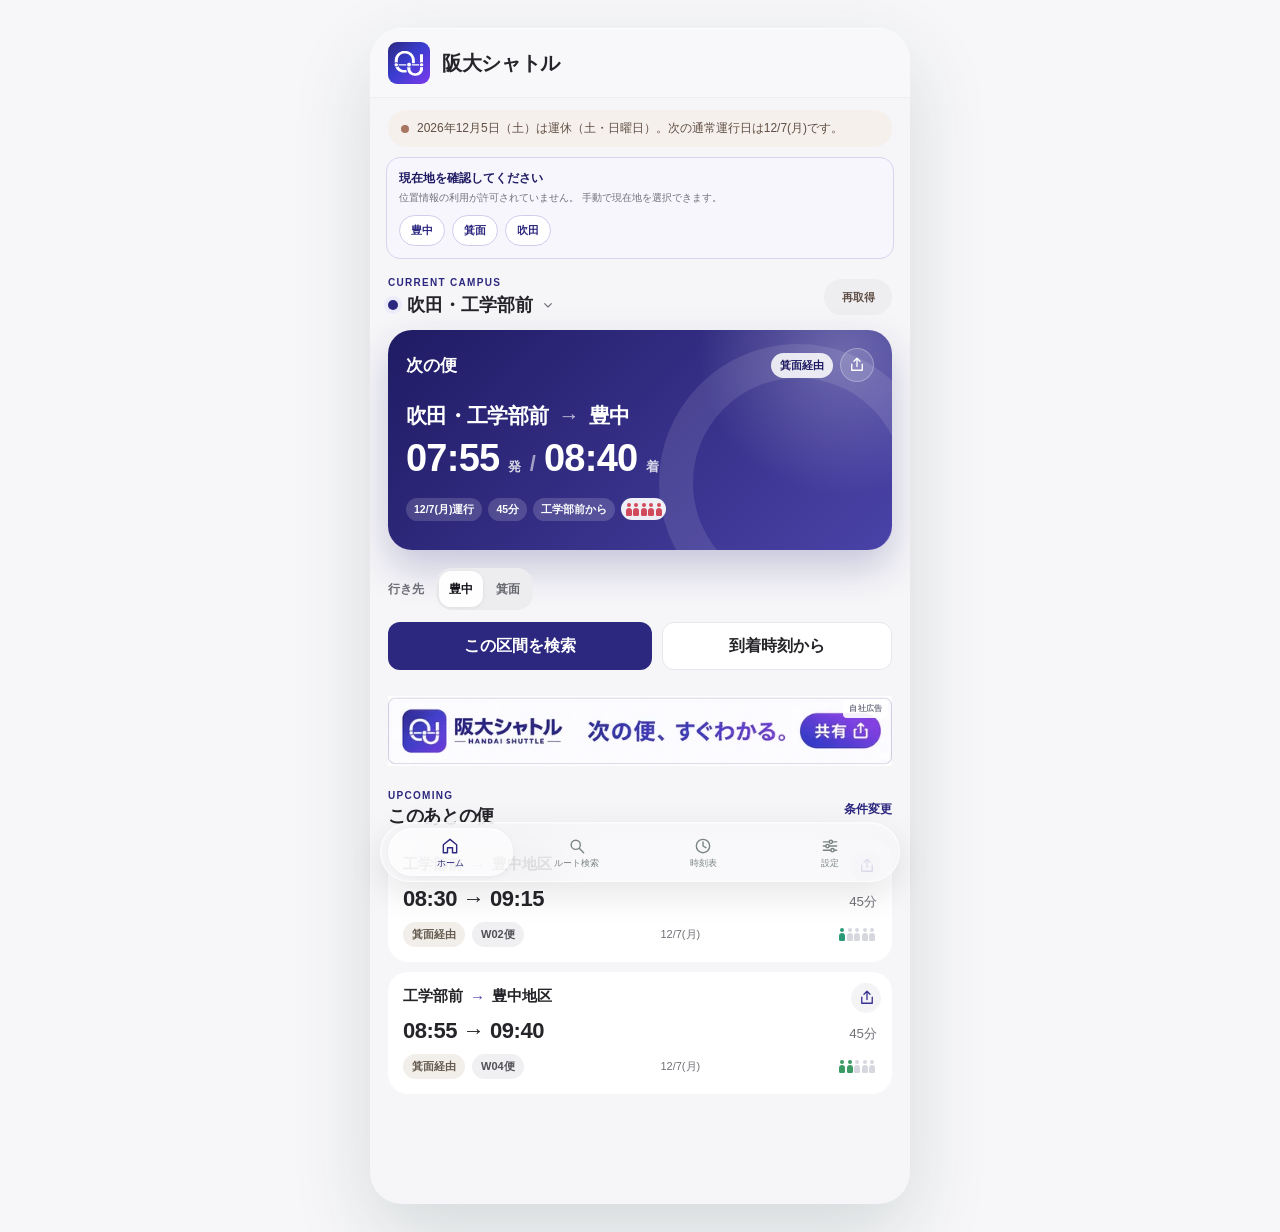
==== index.html @ 9860fdf6 "Load ui-v3 stylesheet statically after semantic system" ====
<!doctype html>
<html lang="ja" data-boot-min-ms="900" data-boot-max-ms="1400">
<head>
  <meta charset="utf-8">
  <meta name="viewport" content="width=device-width, initial-scale=1, viewport-fit=cover">
  <meta name="theme-color" content="#2d287f">
  <meta name="description" content="大阪大学の豊中・箕面・吹田キャンパス間を走る学内連絡バスの時刻検索Webアプリ">
  <title>阪大シャトル検索</title>
  <style id="boot-critical">
    html,body{margin:0;background:#2d287f;color:#fff}
    body.app-booting{overflow:hidden}
    body.app-booting .app-shell{opacity:0!important;visibility:hidden!important;pointer-events:none!important}
    #app-boot.app-boot{position:fixed!important;inset:0!important;z-index:5000!important;display:grid!important;place-items:center!important;opacity:1!important;visibility:visible!important;pointer-events:auto!important;overflow:hidden;background:#2d287f;transition:opacity .3s cubic-bezier(.22,.72,.24,1),visibility .3s ease}
    #app-boot .app-boot-stage{display:grid;justify-items:center;gap:9px;text-align:center;transform:translateY(-2vh)}
    #app-boot .app-boot-logo{display:block;width:94px;height:94px;object-fit:contain;animation:boot-mark-in .54s cubic-bezier(.22,.72,.24,1) both}
    #app-boot .app-boot-eyebrow{margin:7px 0 0;color:rgba(255,255,255,.68);font:650 9px/1.2 -apple-system,BlinkMacSystemFont,"Hiragino Sans","Noto Sans JP",sans-serif;letter-spacing:.18em;animation:boot-copy-in .46s .08s cubic-bezier(.22,.72,.24,1) both}
    #app-boot .app-boot-brand-name{margin:0;color:#fff;font:650 19px/1.2 -apple-system,BlinkMacSystemFont,"Hiragino Sans","Noto Sans JP",sans-serif;letter-spacing:-.025em;animation:boot-copy-in .46s .11s cubic-bezier(.22,.72,.24,1) both}
    #app-boot .app-boot-progress{display:block;width:44px;height:3px;margin-top:9px;border-radius:999px;background:rgba(255,255,255,.18);overflow:hidden;position:relative;animation:boot-copy-in .38s .18s ease both}
    #app-boot .app-boot-progress:after{content:"";position:absolute;inset:0 auto 0 0;width:45%;border-radius:inherit;background:rgba(255,255,255,.78);animation:boot-progress .72s ease-in-out infinite}
    body.app-ready #app-boot{opacity:0!important;visibility:hidden!important;pointer-events:none!important}
    body.app-ready .app-shell{opacity:1!important;visibility:visible!important}
    @keyframes boot-mark-in{from{opacity:0;transform:scale(.92)}to{opacity:1;transform:scale(1)}}
    @keyframes boot-copy-in{from{opacity:0;transform:translateY(4px)}to{opacity:1;transform:none}}
    @keyframes boot-progress{0%{transform:translateX(-115%)}55%{transform:translateX(85%)}100%{transform:translateX(225%)}}
    @media(prefers-reduced-motion:reduce){#app-boot .app-boot-logo,#app-boot .app-boot-eyebrow,#app-boot .app-boot-brand-name,#app-boot .app-boot-progress{animation:none}#app-boot .app-boot-progress:after{animation:none;transform:none;width:62%}}
  </style>
  <link rel="preload" href="./assets/brand/brand-symbol-white.svg" as="image" type="image/svg+xml">
  <link rel="manifest" href="./manifest.webmanifest">
  <link rel="icon" href="./assets/brand/app-icon.svg" type="image/svg+xml">
  <link rel="apple-touch-icon" href="./assets/brand/app-icon.svg">
  <link rel="stylesheet" href="./style.css">
  <link rel="stylesheet" href="./ui-v2.css">
  <link rel="stylesheet" href="./ui-v4.css" data-ui-v4>
  <link rel="stylesheet" href="./ads.css" data-ads-ui>
  <link rel="stylesheet" href="./src/ui-system.css" data-ui-system>
  <link rel="stylesheet" href="./ui-v3.css" data-ui-v3>
</head>
<body class="app-booting ui-system">
  <div class="app-boot" id="app-boot" role="status" aria-live="polite" aria-label="阪大シャトルを起動しています">
    <div class="app-boot-stage">
      <img class="app-boot-logo" src="./assets/brand/brand-symbol-white.svg" width="94" height="94" alt="">
      <p class="app-boot-eyebrow">HANDAI SHUTTLE</p>
      <p class="app-boot-brand-name">阪大シャトル</p>
      <span class="app-boot-progress" aria-hidden="true"></span>
    </div>
  </div>

  <div class="app-shell">
    <header class="topbar">
      <div class="brand-mark"><img src="./assets/brand/brand-icon-rounded.svg" alt="" width="42" height="42"></div>
      <div class="brand-copy"><h1>阪大シャトル</h1></div>
      <button class="icon-button" id="refresh-button" type="button" aria-label="現在時刻で更新" title="現在時刻で更新" hidden>↻</button>
    </header>
    <div class="service-banner" id="service-banner" role="status"></div>
    <main>
      <section class="view is-active" id="view-home" data-view="home">
        <div class="section-head location-head">
          <div class="location-copy">
            <p class="section-kicker">CURRENT CAMPUS</p>
            <button class="location-button" id="home-origin-button" type="button"><span class="location-dot"></span><span id="home-origin-label">吹田・工学部前</span><span class="chevron">⌄</span></button>
          </div>
          <button class="secondary-button compact" id="locate-button" type="button">位置情報</button>
        </div>
        <article class="next-card" id="next-card">
          <div class="next-card-top"><span class="card-label">次の便</span><span class="pill pill-light" id="next-route-type">検索中</span></div>
          <div id="next-card-content" class="next-card-content skeleton-block"></div>
          <div id="remaining-summary" class="remaining-summary is-hidden"></div>
        </article>
        <div class="destination-switch" aria-label="行き先"><span>行き先</span><div class="chip-row" id="home-destination-chips"></div></div>
        <div class="quick-actions"><button class="primary-button" id="search-now-button" type="button">この区間を検索</button><button class="secondary-button" id="arrival-search-button" type="button">到着時刻から</button></div>
        <section class="content-section compact-section">
          <div class="section-title-row"><div><p class="section-kicker">UPCOMING</p><h2>このあとの便</h2></div><button class="text-button" id="open-search-button" type="button">条件変更</button></div>
          <div class="stack-list" id="upcoming-list"></div>
        </section>
        <section class="content-section" id="recent-section">
          <div class="section-title-row"><div><p class="section-kicker">RECENT</p><h2>最近使ったルート</h2></div></div>
          <div class="route-shortcuts" id="recent-routes"></div>
        </section>
      </section>

      <section class="view" id="view-search" data-view="search">
        <div class="page-heading compact-heading"><p class="section-kicker">ROUTE SEARCH</p><h2>ルート検索</h2></div>
        <form class="search-panel search-panel-compact" id="search-form">
          <div class="route-editor">
            <div class="route-line">
              <span class="route-role is-origin">出発</span>
              <select class="route-campus-select" id="origin-campus" name="origin" aria-label="出発キャンパス"><option value="suita">吹田</option><option value="toyonaka">豊中</option><option value="minoh">箕面</option></select>
              <label id="origin-stop-wrap" class="inline-stop is-hidden"><span class="sr-only">吹田の乗り場</span><select id="origin-stop" aria-label="吹田の乗り場"><option value="suita_engineering">工学部前</option><option value="suita_human_sciences">人間科学部前</option></select></label>
            </div>
            <button class="swap-button" id="swap-button" type="button" aria-label="出発地と到着地を入れ替える">⇅</button>
            <div class="route-line">
              <span class="route-role is-destination">到着</span>
              <select class="route-campus-select" id="destination-campus" name="destination" aria-label="到着キャンパス"><option value="toyonaka">豊中</option><option value="suita">吹田</option><option value="minoh">箕面</option></select>
              <label id="destination-stop-wrap" class="inline-stop is-hidden"><span class="sr-only">吹田の降り場</span><select id="destination-stop" aria-label="吹田の降り場"><option value="suita_engineering">工学部前</option><option value="suita_convention">コンベンション前</option></select></label>
            </div>
          </div>
          <div class="segmented search-mode" role="group" aria-label="検索基準"><button type="button" class="is-active" data-mode="depart">出発</button><button type="button" data-mode="arrive">到着</button></div>
          <div class="date-time-row stable-inputs">
            <label class="input-field"><span>日付</span><input id="search-date" type="date" required></label>
            <label class="input-field"><span>時刻</span><input id="search-time" type="time" required></label>
          </div>
          <details class="search-options" id="search-options">
            <summary><span>検索条件</span><span class="summary-hint" id="search-options-summary">直行・往復を指定</span></summary>
            <div class="option-list">
              <label class="toggle-row" id="direct-row"><span><strong>直行便のみ</strong><small>豊中―吹田で箕面を経由しない便</small></span><input id="direct-only" type="checkbox"><span class="toggle" aria-hidden="true"></span></label>
              <label class="toggle-row"><span><strong>往復で検索</strong><small>到着後に利用できる復路も表示</small></span><input id="round-trip" type="checkbox"><span class="toggle" aria-hidden="true"></span></label>
              <label class="input-field is-hidden" id="stay-wrap"><span>現地での滞在時間</span><select id="stay-minutes"><option value="45">45分</option><option value="60" selected>60分</option><option value="90">90分</option><option value="105">1コマ（105分）</option><option value="120">2時間</option></select></label>
            </div>
          </details>
          <button class="primary-button search-submit" type="submit">検索</button>
        </form>
        <section class="content-section results-section" id="results-section">
          <div class="section-title-row"><div><p class="section-kicker">RESULT</p><h2 id="results-title">検索結果</h2></div><button class="text-button" id="favorite-current-button" type="button">条件を保存</button></div>
          <div id="search-message"></div><div class="stack-list" id="search-results"></div>
        </section>
      </section>

      <section class="view" id="view-timetable" data-view="timetable">
        <div class="page-heading compact-heading"><p class="section-kicker">TIMETABLE</p><h2>2026年度 時刻表</h2><p>キャンパス目線で通常ダイヤを確認できます。</p></div>
        <div class="segmented timetable-direction three-way"><button type="button" class="is-active" data-direction="eastbound">豊中→吹田</button><button type="button" data-direction="minoh">箕面発着</button><button type="button" data-direction="westbound">吹田→豊中</button></div>
        <div class="timetable-list" id="timetable-list"></div>
      </section>

      <section class="view" id="view-settings" data-view="settings">
        <div class="page-heading compact-heading"><p class="section-kicker">SETTINGS</p><h2>設定・保存</h2><p>設定はこの端末内だけに保存されます。</p></div>
        <section class="settings-card">
          <h3>既定の現在地</h3>
          <label class="input-field"><span>アプリ起動時のキャンパス</span><select id="default-campus"><option value="suita">吹田キャンパス</option><option value="toyonaka">豊中キャンパス</option><option value="minoh">箕面キャンパス</option></select></label>
          <label class="input-field" id="default-suita-stop-wrap"><span>吹田で使う乗り場</span><select id="default-suita-stop"><option value="suita_engineering">工学部前</option><option value="suita_human_sciences">人間科学部前</option></select></label>
        </section>
        <section class="settings-card"><div class="section-title-row"><h3>保存したルート</h3><button class="text-button danger" id="clear-saved-button" type="button">すべて削除</button></div><div id="saved-routes"></div></section>
        <section class="settings-card source-card"><h3>データと利用上の注意</h3><p>2026年4月1日改正の大阪大学公式時刻表を使用しています。道路・気象状況による遅延や運休は反映されません。</p><p>学内連絡バスは無料ですが、キャンパス間移動を伴う授業・教育・研究等の対象者向けです。通学・通勤目的には利用できません。</p><a class="source-link" href="https://www.osaka-u.ac.jp/ja/access/bus" target="_blank" rel="noreferrer">公式の学内連絡バス情報を確認 ↗</a><p class="data-version" id="data-version"></p></section>
      </section>
    </main>

    <nav class="bottom-nav" aria-label="メインナビゲーション"><button type="button" class="is-active" data-nav="home"><span>⌂</span>ホーム</button><button type="button" data-nav="search"><span>⌕</span>ルート検索</button><button type="button" data-nav="timetable"><span>◷</span>時刻表</button><button type="button" data-nav="settings"><span>◎</span>設定</button></nav>
  </div>

  <dialog id="campus-dialog" class="campus-dialog">
    <form method="dialog">
      <div class="dialog-head"><div><p class="section-kicker">CURRENT CAMPUS</p><h2>現在いるキャンパス</h2></div><button value="cancel" class="icon-button" aria-label="閉じる">×</button></div>
      <div class="campus-options" id="campus-options"></div>
      <label class="dialog-stop-field" id="dialog-suita-stop-wrap"><span>吹田の乗り場</span><select id="dialog-suita-stop"><option value="suita_engineering">工学部前</option><option value="suita_human_sciences">人間科学部前</option></select></label>
    </form>
  </dialog>
  <script type="module" src="./src/app.mjs"></script>
  <script type="module" src="./src/enhancements.mjs"></script>
</body>
</html>
---- style.css ----
:root {
  color-scheme: light;
  --green-950: #064f45;
  --green-900: #086b5d;
  --green-800: #087f69;
  --green-700: #0a9279;
  --green-100: #dff3ed;
  --green-50: #eff9f6;
  --ink: #15211f;
  --muted: #6b7774;
  --line: #dfe7e4;
  --surface: #ffffff;
  --canvas: #edf2f0;
  --danger: #b33a3a;
  --shadow: 0 12px 32px rgba(26, 55, 48, 0.09);
  font-family: Inter, "Noto Sans JP", "Hiragino Sans", "Yu Gothic UI", system-ui, -apple-system, sans-serif;
}

* { box-sizing: border-box; }
html { background: var(--canvas); }
body {
  margin: 0;
  color: var(--ink);
  background: radial-gradient(circle at 10% 0%, rgba(87, 186, 159, 0.14), transparent 34rem), var(--canvas);
  min-height: 100vh;
}
button, input, select { font: inherit; }
button, select, input { -webkit-tap-highlight-color: transparent; }
button { cursor: pointer; }

.app-shell {
  width: min(100%, 540px);
  min-height: 100dvh;
  margin: 0 auto;
  background: var(--surface);
  position: relative;
  padding-bottom: calc(84px + env(safe-area-inset-bottom));
}
.topbar {
  display: flex;
  align-items: center;
  gap: 12px;
  padding: calc(14px + env(safe-area-inset-top)) 20px 14px;
  background: rgba(255, 255, 255, 0.92);
  backdrop-filter: blur(16px);
  position: sticky;
  top: 0;
  z-index: 20;
  border-bottom: 1px solid rgba(223, 231, 228, 0.72);
}
.brand-mark {
  width: 42px;
  height: 42px;
  border-radius: 13px;
  display: grid;
  place-items: center;
  color: white;
  font-size: 13px;
  font-weight: 800;
  letter-spacing: -0.03em;
  background: linear-gradient(145deg, var(--green-700), var(--green-950));
  box-shadow: 0 8px 18px rgba(8, 127, 105, 0.22);
}
.brand-copy { flex: 1; min-width: 0; }
.brand-copy h1 { margin: 1px 0 0; font-size: 20px; letter-spacing: -0.035em; }
.section-kicker {
  margin: 0;
  color: var(--green-800);
  font-size: 10px;
  font-weight: 800;
  letter-spacing: 0.13em;
}
.icon-button {
  width: 42px;
  height: 42px;
  border-radius: 50%;
  border: 1px solid var(--line);
  background: white;
  color: var(--green-900);
  display: grid;
  place-items: center;
  font-size: 22px;
}
.service-banner {
  margin: 12px 18px 0;
  border-radius: 14px;
  padding: 10px 13px;
  font-size: 12px;
  display: flex;
  gap: 8px;
  align-items: center;
  background: var(--green-50);
  color: var(--green-950);
  border: 1px solid #cfe9e1;
}
.service-banner.is-closed { background: #fff7e8; color: #7a5310; border-color: #f2dfb5; }
.service-banner::before {
  content: "";
  width: 8px;
  height: 8px;
  border-radius: 50%;
  background: currentColor;
  flex: 0 0 auto;
}
.view { display: none; padding: 20px 18px 30px; }
.view.is-active { display: block; }
.section-head, .section-title-row { display: flex; align-items: center; justify-content: space-between; gap: 12px; }
.location-head { margin-bottom: 16px; }
.location-button {
  border: 0;
  padding: 5px 0 0;
  background: transparent;
  font-weight: 800;
  font-size: 18px;
  display: flex;
  align-items: center;
  gap: 7px;
  color: var(--ink);
}
.location-dot {
  width: 10px;
  height: 10px;
  border-radius: 50%;
  background: var(--green-700);
  box-shadow: 0 0 0 4px var(--green-100);
  margin-right: 2px;
}
.chevron { color: var(--muted); font-size: 15px; }
.next-card {
  position: relative;
  overflow: hidden;
  border-radius: 24px;
  padding: 20px;
  color: white;
  background: radial-gradient(circle at 88% 12%, rgba(255,255,255,.34), transparent 28%), linear-gradient(135deg, var(--green-900), #42ad93);
  box-shadow: 0 18px 38px rgba(8, 127, 105, 0.24);
  min-height: 230px;
}
.next-card::after {
  content: "";
  position: absolute;
  right: -45px;
  bottom: -72px;
  width: 210px;
  height: 210px;
  border-radius: 50%;
  border: 34px solid rgba(255, 255, 255, 0.1);
}
.next-card-top, .next-route, .next-meta, .departure-row { display: flex; align-items: center; }
.next-card-top { justify-content: space-between; position: relative; z-index: 1; }
.card-label { font-weight: 800; font-size: 17px; }
.pill {
  display: inline-flex;
  align-items: center;
  justify-content: center;
  border-radius: 999px;
  padding: 5px 9px;
  font-size: 11px;
  font-weight: 800;
}
.pill-light { background: rgba(255,255,255,.86); color: var(--green-950); }
.pill-soft { background: var(--green-50); color: var(--green-900); }
.pill-warning { background: #fff2cf; color: #825c0d; }
.next-card-content { position: relative; z-index: 1; }
.next-route { gap: 10px; margin: 22px 0 7px; font-size: 22px; font-weight: 800; letter-spacing: -0.03em; }
.next-route .arrow { opacity: .72; }
.next-times { display: flex; align-items: baseline; gap: 9px; font-size: 36px; font-weight: 800; letter-spacing: -0.04em; }
.next-times small { font-size: 13px; font-weight: 700; opacity: .82; }
.next-times .slash { font-size: 22px; opacity: .55; }
.next-meta { gap: 8px; margin-top: 20px; flex-wrap: wrap; font-size: 12px; font-weight: 700; }
.next-meta span { padding: 7px 10px; border-radius: 999px; background: rgba(255,255,255,.16); backdrop-filter: blur(4px); }
.skeleton-block {
  margin-top: 20px;
  min-height: 145px;
  border-radius: 18px;
  background: linear-gradient(90deg, rgba(255,255,255,.08), rgba(255,255,255,.22), rgba(255,255,255,.08));
  background-size: 220% 100%;
  animation: shimmer 1.4s infinite;
}
@keyframes shimmer { to { background-position: -220% 0; } }
.destination-switch { margin: 18px 0 12px; display: flex; align-items: center; gap: 12px; }
.destination-switch > span { color: var(--muted); font-size: 12px; font-weight: 700; flex: 0 0 auto; }
.chip-row { display: flex; gap: 8px; flex-wrap: wrap; }
.chip { border: 1px solid var(--line); background: white; color: var(--ink); border-radius: 999px; padding: 8px 13px; font-weight: 700; font-size: 12px; }
.chip.is-active { border-color: var(--green-700); color: white; background: var(--green-800); }
.quick-actions { display: grid; grid-template-columns: 1.15fr 1fr; gap: 10px; margin-bottom: 26px; }
.primary-button, .secondary-button { min-height: 48px; border-radius: 14px; padding: 0 16px; font-weight: 800; border: 0; }
.primary-button { background: linear-gradient(135deg, var(--green-800), var(--green-900)); color: white; box-shadow: 0 8px 18px rgba(8, 127, 105, .18); }
.secondary-button { background: white; color: var(--green-900); border: 1px solid var(--line); }
.secondary-button.compact { min-height: 36px; padding: 0 11px; font-size: 11px; }
.content-section { margin-top: 24px; }
.section-title-row { margin-bottom: 12px; }
.section-title-row h2, .section-title-row h3 { margin: 3px 0 0; font-size: 18px; }
.text-button { border: 0; background: transparent; color: var(--green-800); font-size: 12px; font-weight: 800; padding: 8px 0; }
.text-button.danger { color: var(--danger); }
.stack-list { display: grid; gap: 10px; }
.journey-card { background: white; border: 1px solid var(--line); border-radius: 18px; padding: 15px; box-shadow: 0 7px 18px rgba(30, 65, 56, .055); }
.journey-card.is-highlighted { border-color: #8bcfbd; box-shadow: 0 10px 24px rgba(8, 127, 105, .11); }
.journey-route { display: flex; align-items: center; gap: 7px; font-weight: 800; font-size: 15px; }
.journey-route .arrow { color: var(--green-700); }
.journey-time { display: flex; align-items: baseline; justify-content: space-between; gap: 10px; margin-top: 12px; }
.journey-time strong { font-size: 22px; letter-spacing: -.03em; }
.journey-time small { color: var(--muted); }
.journey-details { margin-top: 10px; display: flex; gap: 7px; flex-wrap: wrap; align-items: center; }
.journey-date { color: var(--muted); font-size: 11px; margin-left: auto; }
.route-shortcuts { display: grid; gap: 9px; }
.route-shortcut { display: flex; align-items: center; justify-content: space-between; border: 1px solid var(--line); background: white; border-radius: 15px; padding: 14px; }
.route-shortcut strong { font-size: 14px; }
.route-shortcut small { color: var(--muted); display: block; margin-top: 3px; }
.route-open { flex: 1; border: 0; background: transparent; text-align: left; padding: 0; color: inherit; }
.page-heading { margin: 2px 0 20px; }
.page-heading h2 { margin: 5px 0 5px; font-size: 28px; letter-spacing: -.045em; }
.page-heading p:last-child { margin: 0; color: var(--muted); font-size: 13px; line-height: 1.65; }
.search-panel, .settings-card { border: 1px solid var(--line); border-radius: 22px; padding: 16px; background: white; box-shadow: var(--shadow); }
.input-field span { color: var(--muted); font-size: 10px; font-weight: 800; }
.swap-button { border: 1px solid var(--line); background: white; color: var(--green-800); width: 40px; height: 40px; border-radius: 50%; font-size: 18px; }
.input-field input, .input-field select { width: 100%; border: 1px solid var(--line); border-radius: 12px; background: white; color: var(--ink); padding: 11px; min-height: 44px; }
.segmented { display: grid; grid-template-columns: 1fr 1fr; border: 1px solid var(--line); border-radius: 14px; padding: 4px; gap: 4px; margin-top: 16px; background: #f5f7f6; }
.segmented button { border: 0; background: transparent; border-radius: 10px; min-height: 38px; color: var(--muted); font-size: 12px; font-weight: 800; }
.segmented button.is-active { color: var(--green-950); background: white; box-shadow: 0 4px 12px rgba(35, 64, 56, .08); }
.date-time-row { display: grid; grid-template-columns: 1.15fr 1fr; gap: 10px; margin-top: 12px; }
.input-field { display: grid; gap: 6px; }
.option-list { margin-top: 14px; display: grid; gap: 10px; }
.toggle-row { display: grid; grid-template-columns: 1fr auto; gap: 12px; align-items: center; padding: 11px 0; border-top: 1px solid var(--line); }
.toggle-row strong { font-size: 13px; }
.toggle-row small { color: var(--muted); display: block; margin-top: 3px; font-size: 10px; }
.toggle-row input { position: absolute; opacity: 0; pointer-events: none; }
.toggle { width: 45px; height: 26px; border-radius: 999px; background: #cfd8d5; padding: 3px; transition: .2s ease; }
.toggle::after { content: ""; display: block; width: 20px; height: 20px; background: white; border-radius: 50%; box-shadow: 0 2px 7px rgba(0,0,0,.2); transition: .2s ease; }
.toggle-row input:checked + .toggle { background: var(--green-700); }
.toggle-row input:checked + .toggle::after { transform: translateX(19px); }
.search-submit { width: 100%; margin-top: 16px; }
.results-section { scroll-margin-top: 90px; }
.message { border-radius: 14px; padding: 12px; margin-bottom: 11px; font-size: 12px; line-height: 1.55; background: var(--green-50); color: var(--green-950); border: 1px solid #cfe9e1; }
.message.warning { background: #fff7e8; color: #725019; border-color: #f0deb7; }
.message.error { background: #fff0f0; color: #8e2929; border-color: #f0caca; }
.round-card { padding: 0; overflow: hidden; }
.round-leg { padding: 15px; }
.round-leg + .round-leg { border-top: 1px dashed #cfd9d6; background: #fbfcfc; }
.round-leg-label { color: var(--green-800); font-size: 10px; font-weight: 800; letter-spacing: .1em; }
.timetable-direction { margin: 0 0 14px; }
.timetable-list { display: grid; gap: 10px; }
.timetable-card { border: 1px solid var(--line); border-radius: 16px; padding: 13px; background: white; }
.timetable-card-head { display: flex; align-items: center; justify-content: space-between; margin-bottom: 10px; }
.timetable-card-head strong { color: var(--green-900); }
.stop-times { display: flex; flex-wrap: wrap; gap: 6px; }
.stop-time { border-radius: 10px; padding: 7px 9px; background: #f3f7f5; font-size: 11px; }
.stop-time b { display: block; font-size: 13px; margin-top: 2px; }
.settings-card { margin-bottom: 14px; box-shadow: 0 7px 18px rgba(30,65,56,.05); }
.settings-card h3 { margin: 0 0 13px; font-size: 16px; }
.source-card p { color: var(--muted); font-size: 12px; line-height: 1.7; }
.source-link { display: block; border-radius: 12px; padding: 12px; color: var(--green-900); background: var(--green-50); font-size: 12px; font-weight: 800; text-decoration: none; }
.data-version { font-size: 10px !important; }
.empty-state { text-align: center; padding: 30px 18px; border: 1px dashed #cfd9d6; border-radius: 16px; color: var(--muted); font-size: 12px; }
.is-hidden { display: none !important; }
.bottom-nav {
  position: fixed;
  bottom: 0;
  left: 50%;
  transform: translateX(-50%);
  width: min(100%, 540px);
  z-index: 30;
  display: grid;
  grid-template-columns: repeat(4, 1fr);
  padding: 8px 8px calc(8px + env(safe-area-inset-bottom));
  background: rgba(255,255,255,.94);
  backdrop-filter: blur(18px);
  border-top: 1px solid var(--line);
}
.bottom-nav button { border: 0; background: transparent; color: #7b8582; display: grid; place-items: center; gap: 2px; font-size: 10px; font-weight: 700; min-height: 54px; border-radius: 13px; }
.bottom-nav button span { font-size: 21px; line-height: 1; }
.bottom-nav button.is-active { color: var(--green-800); background: var(--green-50); }
.campus-dialog { width: min(calc(100% - 30px), 470px); border: 0; border-radius: 24px; padding: 0; box-shadow: 0 24px 80px rgba(12, 42, 35, .24); }
.campus-dialog::backdrop { background: rgba(9, 31, 27, .45); backdrop-filter: blur(5px); }
.campus-dialog form { padding: 20px; }
.dialog-head { display: flex; align-items: center; justify-content: space-between; }
.dialog-head h2 { margin: 4px 0 0; }
.campus-options { display: grid; gap: 9px; margin-top: 18px; }
.campus-option { border: 1px solid var(--line); background: white; border-radius: 16px; padding: 15px; text-align: left; }
.campus-option strong { display: block; }
.campus-option small { color: var(--muted); }
@media (min-width: 760px) {
  body { padding: 28px 0; }
  .app-shell { min-height: calc(100dvh - 56px); border-radius: 32px; overflow: hidden; box-shadow: 0 30px 80px rgba(23, 54, 46, .15); }
  .bottom-nav { bottom: 28px; border-radius: 0 0 32px 32px; }
}
@media (max-width: 380px) {
  .view { padding-left: 14px; padding-right: 14px; }
  .next-times { font-size: 31px; }
}
---- ui-v2.css ----
:root {
  --ou-950:#1f1b63; --ou-900:#2d287f; --ou-800:#393393; --ou-700:#4a43a8;
  --ou-200:#d9d7f2; --ou-100:#ecebfa; --ou-50:#f6f5fc;
  --green-950:var(--ou-950); --green-900:var(--ou-900); --green-800:var(--ou-900); --green-700:var(--ou-700);
  --green-100:var(--ou-100); --green-50:var(--ou-50);
  --ink:#171727; --muted:#69697a; --line:#e1e1ea; --canvas:#f4f4f8;
  --shadow:0 12px 34px rgba(45,40,127,.09);
}
html{background:var(--canvas)}
body{background:radial-gradient(circle at 50% -10%,rgba(45,40,127,.10),transparent 32rem),var(--canvas)}
.brand-mark{background:linear-gradient(145deg,var(--ou-700),var(--ou-950));box-shadow:0 8px 18px rgba(45,40,127,.22)}
.eyebrow,.section-kicker{color:var(--ou-900)}
.icon-button{color:var(--ou-900)}
.service-banner{background:#edf8f3;color:#176245;border-color:#d3ede2}
.service-banner.is-closed{background:#fff6df;color:#755017;border-color:#f1dfb8}
.view{padding:18px 16px 28px}
.location-head{margin-bottom:13px}
.location-copy{min-width:0}
.location-button{color:var(--ink)!important;-webkit-text-fill-color:var(--ink);-webkit-appearance:none;appearance:none;max-width:100%}
#home-origin-label{white-space:nowrap;overflow:hidden;text-overflow:ellipsis;max-width:250px}
.location-dot{background:var(--ou-900);box-shadow:0 0 0 4px var(--ou-100)}
.next-card{padding:18px;min-height:220px;background:radial-gradient(circle at 90% 10%,rgba(255,255,255,.25),transparent 29%),linear-gradient(135deg,var(--ou-950),var(--ou-700));box-shadow:0 18px 38px rgba(45,40,127,.23)}
.next-route{margin-top:20px;font-size:21px}.next-times{font-size:clamp(31px,9.2vw,38px);white-space:nowrap}.next-meta{margin-top:18px}
.remaining-summary{position:relative;z-index:1;margin-top:12px;padding-top:11px;border-top:1px solid rgba(255,255,255,.18);font-size:11px;font-weight:800;display:flex;align-items:center;gap:7px}.remaining-summary strong{font-size:13px}
.pill-soft{background:var(--ou-50);color:var(--ou-900)}.pill-last{background:#fff0ee;color:#9b3029}.pill-warning{background:#fff6df;color:#8a5b11}
.chip.is-active{border-color:var(--ou-900);background:var(--ou-900)}
.primary-button{background:linear-gradient(135deg,var(--ou-900),var(--ou-950));box-shadow:0 8px 18px rgba(45,40,127,.18)}
.secondary-button,.text-button{color:var(--ou-900)}
.journey-card{box-shadow:0 6px 17px rgba(45,40,127,.045)}.journey-card.is-highlighted{border-color:#bbb7e5;box-shadow:0 9px 22px rgba(45,40,127,.10)}.journey-card.is-last{border-color:#e6b8b3;background:linear-gradient(180deg,#fff,#fff9f8)}
.journey-route .arrow{color:var(--ou-700)}
.page-heading{margin:0 0 16px}.compact-heading h2{margin:4px 0 3px;font-size:27px}.compact-heading p:last-child{font-size:12px}
.search-panel-compact{padding:12px;border-radius:21px}
.route-editor{position:relative;display:grid;gap:7px}
.route-line{min-height:58px;display:grid;grid-template-columns:62px minmax(70px,.72fr) minmax(0,1.28fr);align-items:center;gap:8px;border-radius:15px;background:#f4f4f7;padding:6px 46px 6px 6px}
.route-line:has(.inline-stop.is-hidden){grid-template-columns:62px minmax(0,1fr)}
.route-role{height:46px;border-radius:12px;display:grid;place-items:center;color:#fff;font-weight:900;font-size:14px}.route-role.is-origin{background:var(--ou-900)}.route-role.is-destination{background:var(--ou-700)}
.route-campus-select,.inline-stop select{width:100%;min-width:0;border:0;background:transparent;color:var(--ink);font-weight:900;white-space:nowrap;overflow:hidden;text-overflow:ellipsis}.route-campus-select{font-size:17px}.inline-stop{min-width:0;padding-left:8px;border-left:1px solid #d7d7e0}.inline-stop select{font-size:13px;font-weight:800}
.swap-button{position:absolute;right:11px;top:50%;transform:translateY(-50%);z-index:2;width:34px;height:34px;border-color:#dad9e7;color:var(--ou-900);box-shadow:0 4px 12px rgba(45,40,127,.10)}
.search-mode{margin-top:10px}.segmented{border-radius:13px;padding:3px;gap:3px;background:#f5f5f8}.segmented button{min-height:36px}.segmented button.is-active{color:var(--ou-950);box-shadow:0 3px 10px rgba(45,40,127,.08)}
.date-time-row{grid-template-columns:minmax(0,1.18fr) minmax(0,.82fr);gap:8px;margin-top:9px}.input-field{min-width:0}.input-field input,.input-field select,.dialog-stop-field select{width:100%;min-width:0;padding:9px 10px;min-height:43px;font-size:16px;line-height:1.2}.stable-inputs input[type=date],.stable-inputs input[type=time]{display:block;min-width:0;max-width:100%}.stable-inputs input::-webkit-date-and-time-value{text-align:left;min-height:1.2em}
.search-options{margin-top:10px;border:1px solid var(--line);border-radius:13px;overflow:hidden;background:#fff}.search-options summary{min-height:44px;display:flex;align-items:center;justify-content:space-between;gap:10px;padding:0 12px;font-size:12px;font-weight:900;list-style:none;cursor:pointer}.search-options summary::-webkit-details-marker{display:none}.search-options summary::after{content:'⌄';color:var(--ou-900)}.search-options[open] summary::after{transform:rotate(180deg)}.summary-hint{color:var(--muted);font-size:10px;font-weight:700;margin-left:auto;white-space:nowrap;overflow:hidden;text-overflow:ellipsis}.search-options .option-list{margin:0;border-top:1px solid var(--line);padding:0 12px 8px;gap:0}.search-options .toggle-row{padding:10px 0}.search-submit{margin-top:10px;min-height:48px}
.three-way{grid-template-columns:repeat(3,minmax(0,1fr))}.three-way button{font-size:10px;padding:0 4px}.timetable-direction{margin-bottom:13px}.timetable-card-head strong{color:var(--ou-900)}.minoh-card{border-color:#c9c6ea;background:var(--ou-50)}.stop-time.is-focus{background:var(--ou-200);color:var(--ou-950)}
.bottom-nav button.is-active{color:var(--ou-900);background:var(--ou-50)}
.campus-dialog{color:var(--ink);box-shadow:0 24px 80px rgba(31,27,99,.25)}.campus-dialog::backdrop{background:rgba(20,19,44,.42)}
.campus-option{color:var(--ink)!important;-webkit-text-fill-color:var(--ink);-webkit-appearance:none;appearance:none;min-height:68px}.campus-option strong{color:var(--ink)!important;-webkit-text-fill-color:var(--ink)}.campus-option small{color:var(--muted)!important;-webkit-text-fill-color:var(--muted)}.campus-option.is-current{border-color:var(--ou-700);background:var(--ou-50)}
.dialog-stop-field{display:grid;gap:6px;margin-top:10px;padding:12px;border-radius:14px;background:var(--ou-50)}.dialog-stop-field>span{color:var(--muted);font-size:10px;font-weight:900}.sr-only{position:absolute;width:1px;height:1px;padding:0;margin:-1px;overflow:hidden;clip:rect(0,0,0,0);white-space:nowrap;border:0}
#default-suita-stop-wrap{margin-top:10px}
@media(max-width:400px){.view{padding-left:14px;padding-right:14px}.route-line{grid-template-columns:58px minmax(64px,.68fr) minmax(0,1.32fr);gap:6px;padding-right:43px}.route-line:has(.inline-stop.is-hidden){grid-template-columns:58px minmax(0,1fr)}.route-role{font-size:13px}.route-campus-select{font-size:16px}.inline-stop select{font-size:12px}.date-time-row{grid-template-columns:minmax(0,1.12fr) minmax(0,.88fr);gap:6px}.input-field input{padding-left:8px;padding-right:8px;font-size:16px}}
@media(max-width:350px){.route-line{grid-template-columns:54px minmax(58px,.62fr) minmax(0,1.38fr)}.inline-stop select{font-size:11px}.next-times{font-size:29px}.quick-actions{grid-template-columns:1fr}}

/* iOS Safari: keep native date/time controls inside the allocated grid cells. */
.date-time-row.stable-inputs{
  grid-template-columns:minmax(0,1.28fr) minmax(0,.72fr);
  gap:8px;
}
.date-time-row.stable-inputs>.input-field{
  min-width:0;
  overflow:hidden;
}
.date-time-row.stable-inputs input[type="date"],
.date-time-row.stable-inputs input[type="time"]{
  display:block;
  box-sizing:border-box;
  inline-size:100%;
  width:100%;
  min-inline-size:0;
  min-width:0;
  max-inline-size:100%;
  max-width:100%;
  margin:0;
  overflow:hidden;
  text-overflow:clip;
  white-space:nowrap;
}
@supports (-webkit-touch-callout:none){
  .date-time-row.stable-inputs input[type="date"],
  .date-time-row.stable-inputs input[type="time"]{
    -webkit-appearance:none;
    appearance:none;
  }
  .date-time-row.stable-inputs input::-webkit-date-and-time-value{
    display:block;
    width:100%;
    min-width:0;
    text-align:left;
    padding:0;
  }
}
@media(max-width:400px){
  .date-time-row.stable-inputs{
    grid-template-columns:minmax(0,1.34fr) minmax(0,.66fr);
    gap:6px;
  }
}
---- ui-v4.css ----
/* v4 presentation refinements: compact timetable, detail bottom sheet, crowding estimate and sharing. */
#timetable-list.timetable-list{gap:6px}
.route-timetable-card[data-v4-compact="true"]{padding:0!important;min-height:0;border-radius:14px;overflow:hidden;cursor:pointer;touch-action:manipulation;-webkit-user-select:none;user-select:none;-webkit-tap-highlight-color:transparent;scroll-margin-top:calc(190px + env(safe-area-inset-top))}
.route-timetable-card[data-v4-compact="true"]:active{transform:scale(.993)}
.route-timetable-card[data-v4-compact="true"].is-next{border:1.5px solid var(--ou-700);background:linear-gradient(180deg,#fff,var(--ou-50));box-shadow:0 6px 16px rgba(45,40,127,.09)}
.tt-compact-row{display:grid;grid-template-columns:max-content minmax(0,1fr) 12px;align-items:center;gap:8px;min-height:48px;padding:7px 10px}
.tt-compact-time{display:flex;align-items:baseline;gap:5px;white-space:nowrap;font-variant-numeric:tabular-nums;min-width:0}
.tt-compact-time strong{font-size:17px;line-height:1;font-weight:900;color:var(--ink)}
.tt-compact-time span{font-size:11px;color:var(--muted)}
.tt-compact-badges{min-width:0;display:flex;align-items:center;justify-content:flex-start;gap:5px;white-space:nowrap;overflow:hidden}
.tt-compact-chevron{font-size:21px;line-height:1;color:#aaa8bb;justify-self:end}

/* Home next-card metadata stays on a single clean baseline. Route type is already shown above. */
.next-card-actions{display:flex;align-items:center;gap:7px;position:relative;z-index:2}
.next-share-button,.journey-share-button,.tt-sheet-share{display:inline-grid;place-items:center;border:1px solid rgba(255,255,255,.28);background:rgba(255,255,255,.14);color:inherit;touch-action:manipulation;-webkit-tap-highlight-color:transparent}
.next-share-button{width:34px;height:34px;border-radius:50%;color:#fff}
.next-share-button svg,.journey-share-button svg,.tt-sheet-share svg{width:18px;height:18px;display:block}
.next-share-button:disabled{opacity:.4}
.next-meta.next-meta-v4{display:flex;align-items:center;flex-wrap:nowrap!important;gap:6px!important;overflow:hidden;white-space:nowrap;margin-top:18px}
.next-meta.next-meta-v4>span:not(.crowding-icon){box-sizing:border-box;flex:0 1 auto;min-width:0;padding:6px 8px!important;font-size:10.5px;line-height:1;white-space:nowrap;overflow:hidden;text-overflow:ellipsis}
.next-meta.next-meta-v4>span:nth-child(3):not(.crowding-icon){max-width:120px}

/* Keep every compact metadata item on the same 22px visual baseline. */
.tt-compact-badges .pill,.tt-next-mini,.tt-sheet-meta .pill,.tt-sheet-next{box-sizing:border-box;display:inline-flex;align-items:center;justify-content:center;height:22px;min-height:22px;line-height:1;margin:0;white-space:nowrap;flex:0 0 auto}
.tt-compact-badges .pill{font-size:8px;padding:0 6px}
.tt-next-mini{border-radius:999px;background:var(--ou-900);color:#fff;padding:0 7px;font-size:8px;font-weight:900}

/* Yahoo!-style compact crowding cue: only the number of coloured people is shown in normal UI. */
.crowding-icon{--crowd-color:#2f8e72;box-sizing:border-box;display:inline-flex;align-items:center;justify-content:center;gap:1.5px;height:22px;min-height:22px;min-width:39px;padding:0 2px;line-height:1;vertical-align:middle;white-space:nowrap;flex:0 0 auto}
.crowding-person{position:relative;display:inline-block;width:6px;height:15px;color:#d7d8df;flex:0 0 6px}
.crowding-person::before{content:"";position:absolute;top:1px;left:1px;width:4px;height:4px;border-radius:50%;background:currentColor}
.crowding-person::after{content:"";position:absolute;left:0;bottom:1px;width:6px;height:8px;border-radius:3px 3px 1.5px 1.5px;background:currentColor}
.crowding-person.is-active{color:var(--crowd-color)}
.crowding-lv1{--crowd-color:#2c9a78}.crowding-lv2{--crowd-color:#3c9b62}.crowding-lv3{--crowd-color:#c99524}.crowding-lv4{--crowd-color:#df762d}.crowding-lv5{--crowd-color:#d24b5d}
/* style.css applies .next-meta span to every nested span, so reset that legacy rule for the icon. */
.next-meta .crowding-icon{margin-left:0;padding:0 4px!important;border-radius:999px!important;background:rgba(255,255,255,.92)!important;-webkit-backdrop-filter:none!important;backdrop-filter:none!important;flex:0 0 45px!important}
.next-meta .crowding-person{padding:0!important;border-radius:0!important;background:transparent!important;-webkit-backdrop-filter:none!important;backdrop-filter:none!important}
.journey-details .crowding-icon{margin-left:auto}
.crowding-round-row{display:flex;align-items:center;margin-top:6px}

/* Share affordance on result/upcoming cards. */
.journey-card-shareable{position:relative}
.journey-card-shareable .journey-route{padding-right:34px}
.journey-share-button{position:absolute;top:11px;right:11px;width:30px;height:30px;border-radius:50%;border-color:var(--line);background:#fff;color:var(--ou-800);box-shadow:0 3px 10px rgba(35,31,102,.08)}

.tt-detail-sheet{box-sizing:border-box;width:min(100%,720px);max-width:720px;max-height:min(78dvh,680px);margin:auto auto 0;border:0;border-radius:24px 24px 0 0;padding:0;background:#fff;color:var(--ink);box-shadow:0 -18px 50px rgba(24,21,72,.20);overflow:hidden}
.tt-detail-sheet[open]{animation:tt-sheet-in .18s ease-out}
.tt-detail-sheet::backdrop{background:rgba(18,17,37,.36);-webkit-backdrop-filter:blur(2px);backdrop-filter:blur(2px)}
@keyframes tt-sheet-in{from{transform:translateY(28px);opacity:.5}to{transform:translateY(0);opacity:1}}
.tt-sheet-shell{padding:8px 18px calc(20px + env(safe-area-inset-bottom));overflow:auto;max-height:min(78dvh,680px)}
.tt-sheet-handle{width:38px;height:4px;border-radius:999px;background:#d7d6df;margin:2px auto 11px}
.tt-sheet-head{display:grid;grid-template-columns:minmax(0,1fr) auto;gap:12px;align-items:start}
.tt-sheet-title-wrap{min-width:0}.tt-sheet-kicker{display:block;color:var(--ou-900);font-size:9px;font-weight:900;letter-spacing:.12em}.tt-sheet-title-wrap h3{margin:3px 0 3px;font-size:25px;font-variant-numeric:tabular-nums}.tt-sheet-title-wrap p{margin:0;color:var(--muted);font-size:10px;line-height:1.45;white-space:nowrap;overflow:hidden;text-overflow:ellipsis}
.tt-sheet-head-actions{display:flex;align-items:center;gap:7px}
.tt-sheet-close,.tt-sheet-share{width:40px;height:40px;border:1px solid var(--line);border-radius:50%;background:#fff;color:var(--ou-900);touch-action:manipulation}
.tt-sheet-close{font-size:23px}.tt-sheet-share{display:grid}
.tt-sheet-meta{display:flex;align-items:center;gap:6px;margin:13px 0 5px;flex-wrap:wrap}.tt-sheet-meta .pill{font-size:9px;padding:0 8px}.tt-sheet-next{border-radius:999px;background:var(--ou-900);color:#fff;padding:0 8px;font-size:9px;font-weight:900}#tt-sheet-crowding{display:inline-flex;align-items:center;height:22px}
.tt-sheet-crowding-reason{margin:0 0 8px;color:var(--muted);font-size:9px;line-height:1.5}

/* One shared axis for the whole route: line and dots use the exact same x coordinate. */
.tt-sheet-stops{--tt-axis-x:15px;position:relative;display:grid;padding:2px 0}
.tt-sheet-stops::before{content:"";position:absolute;z-index:0;left:var(--tt-axis-x);top:25px;bottom:25px;width:2px;transform:translateX(-50%);border-radius:999px;background:#dcd9ef}
.tt-sheet-stop{position:relative;z-index:1;display:grid;grid-template-columns:30px minmax(0,1fr) auto;align-items:center;gap:9px;min-height:50px;padding:0}
.tt-sheet-dot{position:relative;z-index:2;box-sizing:border-box;width:14px;height:14px;justify-self:center;border:3px solid #fff;border-radius:50%;background:#aaa6d9;box-shadow:0 0 0 1.5px #c9c6e8}.tt-sheet-stop.is-origin .tt-sheet-dot,.tt-sheet-stop.is-destination .tt-sheet-dot{background:var(--ou-900);box-shadow:0 0 0 1.5px var(--ou-700)}
.tt-sheet-stop-name{font-size:13px;font-weight:800;min-width:0}.tt-sheet-stop strong{font-size:15px;font-weight:900;font-variant-numeric:tabular-nums}

.crowding-info-card p{margin:0 0 11px;color:var(--muted);font-size:11px;line-height:1.65}.crowding-legend{display:grid;grid-template-columns:repeat(2,minmax(0,1fr));gap:7px 10px}.crowding-legend-item{display:flex;align-items:center;gap:7px;min-width:0}.crowding-legend-item > span:last-child{font-size:10px;font-weight:800;color:var(--muted);white-space:nowrap}.crowding-legend-item .crowding-icon{margin:0}

/* Branded 4:5 share-card preview. The actual PNG is rendered on Canvas at 1080×1350. */
.share-card-dialog{box-sizing:border-box;width:min(calc(100% - 18px),540px);max-width:540px;max-height:94dvh;margin:auto auto 0;border:0;border-radius:26px 26px 0 0;padding:0;background:#fff;color:var(--ink);box-shadow:0 -22px 60px rgba(24,21,72,.24);overflow:hidden}
.share-card-dialog::backdrop{background:rgba(19,18,38,.46);-webkit-backdrop-filter:blur(3px);backdrop-filter:blur(3px)}
.share-card-shell{padding:12px 16px calc(18px + env(safe-area-inset-bottom));overflow:auto;max-height:94dvh}
.share-card-head{display:flex;align-items:center;justify-content:space-between;gap:12px;margin-bottom:10px}.share-card-head span{display:block;color:var(--ou-800);font-size:9px;font-weight:900;letter-spacing:.14em}.share-card-head h3{margin:2px 0 0;font-size:20px}.share-card-close{width:38px;height:38px;border-radius:50%;border:1px solid var(--line);background:#fff;color:var(--ou-900);font-size:22px;touch-action:manipulation}
.share-card-preview{display:grid;place-items:center;border-radius:18px;padding:8px;background:#f1f1f8;border:1px solid #e4e3ed;overflow:hidden}.share-card-preview img{display:block;width:100%;max-height:57dvh;aspect-ratio:4/5;object-fit:contain;border-radius:12px;box-shadow:0 8px 26px rgba(31,27,88,.16)}
.share-card-copy{margin:10px 2px;color:var(--muted);font-size:10px;line-height:1.55}.share-card-actions{display:grid;grid-template-columns:1.3fr 1fr;gap:8px}.share-card-actions button{min-height:44px;border-radius:13px;font-weight:900;font-size:12px;touch-action:manipulation}.share-card-primary{border:0;background:linear-gradient(135deg,var(--ou-700),var(--ou-900));color:#fff;box-shadow:0 7px 16px rgba(45,40,127,.18)}.share-card-secondary{border:1px solid var(--line);background:#fff;color:var(--ou-900)}.share-card-status{min-height:16px;margin:7px 2px 0;color:var(--muted);font-size:9px;text-align:center}

@media(max-width:380px){.tt-compact-row{gap:6px;padding-left:9px;padding-right:9px}.tt-compact-time{gap:4px}.tt-compact-time strong{font-size:16px}.tt-compact-badges .pill,.tt-next-mini{font-size:7px;padding-left:5px;padding-right:5px}.crowding-icon{min-width:36px;gap:1px}.crowding-person{width:5.5px;flex-basis:5.5px}.crowding-person::after{width:5.5px}.next-meta.next-meta-v4{gap:4px!important}.next-meta.next-meta-v4>span:not(.crowding-icon){font-size:9.5px;padding-left:6px!important;padding-right:6px!important}.next-meta.next-meta-v4>span:nth-child(3):not(.crowding-icon){max-width:98px}.next-meta .crowding-icon{flex-basis:40px!important;min-width:40px}.tt-detail-sheet{border-radius:22px 22px 0 0}.tt-sheet-shell{padding-left:16px;padding-right:16px}.crowding-legend{grid-template-columns:1fr}.share-card-dialog{width:100%;border-radius:22px 22px 0 0}.share-card-shell{padding-left:13px;padding-right:13px}}
---- ads.css ----
:root {
  --ad-ou-indigo: #2d287f;
  --ad-border: rgba(45, 40, 127, 0.14);
  --ad-muted: #8a8b98;
}

.ad-slot {
  box-sizing: border-box;
  width: 100%;
  margin: 11px 0 14px;
  display: flex;
  justify-content: center;
  contain: layout style;
}
.ad-card {
  position: relative;
  box-sizing: border-box;
  width: 100%;
  min-width: 0;
}
.house-ad-card {
  width: 100%;
  max-width: none;
  background: transparent;
  border: 0;
}
.ad-card-label {
  position: absolute;
  z-index: 2;
  top: 5px;
  right: 6px;
  display: inline-flex;
  align-items: center;
  min-height: 18px;
  padding: 0 6px;
  border-radius: 999px;
  background: rgba(255,255,255,.94);
  color: #757587;
  font-size: 8px;
  line-height: 1;
  font-weight: 800;
  letter-spacing: .02em;
  box-shadow: 0 1px 5px rgba(28,25,86,.08);
  pointer-events: none;
}
.house-ad-creative {
  display: block;
  box-sizing: border-box;
  width: 100%;
  aspect-ratio: var(--house-ad-ratio, 640 / 89);
  margin: 0;
  padding: 0;
  border: 0;
  border-radius: 0;
  background: #fff !important;
  overflow: hidden !important;
  cursor: pointer;
  touch-action: manipulation;
  -webkit-tap-highlight-color: transparent;
}
.house-ad-creative img {
  display: block;
  width: 100%;
  height: 100%;
  margin: 0;
  padding: 0;
  border-radius: 0;
  background: #fff !important;
  object-fit: cover !important;
  object-position: center;
}
.house-ad-creative:active { transform: translateY(1px); }
.house-ad-creative:focus-visible {
  outline: 3px solid rgba(45, 40, 127, .25);
  outline-offset: 3px;
}

/* Search primary intentionally uses the shared compact horizontal creative. */
.ad-slot-search-primary {
  margin: 12px 0 18px;
}
.ad-slot-search-primary .house-ad-card,
.ad-slot-search-primary .house-ad-creative {
  width: 100%;
  max-width: none;
}
.ad-slot-search-primary .house-ad-creative {
  border-radius: 18px;
  overflow: hidden;
  background: #fff;
}

/* Search inline uses the same finished creative; timetable inline stays compact. */
.ad-slot-search-inline {
  width: 100%;
  margin: 12px 0 14px;
}
.ad-slot-timetable-inline {
  width: 100%;
  margin: 8px 0 10px;
}
.ad-slot-search-inline .house-ad-card,
.ad-slot-timetable-inline .house-ad-card {
  width: 100%;
  max-width: none;
}
.ad-slot-search-inline .house-ad-creative,
.ad-slot-search-inline .house-ad-creative img {
  border-radius: 16px;
}
.ad-slot-search-inline .house-ad-creative {
  overflow: hidden;
  background: #fafafc;
}
.ad-slot-timetable-inline .house-ad-creative,
.ad-slot-timetable-inline .house-ad-creative img {
  border-radius: 12px;
}
.ad-slot-timetable-inline .house-ad-creative {
  overflow: hidden;
  background: #fff;
}

/* Sticky timetable ad is a fully opaque layer. */
.ad-slot-timetable-header {
  position: sticky;
  top: var(--app-topbar-height, 70px);
  z-index: 19;
  box-sizing: border-box;
  width: auto;
  margin: 0 -16px;
  padding: 6px 16px 2px;
  contain: none;
  isolation: isolate;
  background: #fff;
  -webkit-backdrop-filter: none;
  backdrop-filter: none;
  border-bottom: 0;
  box-shadow: none;
}
/* Paint a tiny overlap below the ad to eliminate Safari sub-pixel seams between sticky layers. */
.ad-slot-timetable-header::after {
  content: "";
  position: absolute;
  z-index: -1;
  left: 0;
  right: 0;
  bottom: -3px;
  height: 4px;
  background: #fff;
  pointer-events: none;
}
.ad-slot-timetable-header .house-ad-card,
.ad-slot-timetable-header .house-ad-creative {
  width: 100%;
  max-width: none;
}
.ad-slot-timetable-header .house-ad-creative,
.ad-slot-timetable-header .house-ad-creative img {
  border-radius: 12px;
}
.ad-slot-timetable-header .house-ad-creative {
  overflow: hidden;
  background: #fff;
}

/* Selector overlaps the ad by 2px so scrolling rows can never flash through the join. */
body.ui-system #timetable-route-controls {
  top: calc(var(--app-topbar-height, 70px) + var(--tt-sticky-ad-height, 0px) - 2px) !important;
  margin-top: -2px;
  background: #fff;
  -webkit-backdrop-filter: none;
  backdrop-filter: none;
  border-top: 0;
  border-bottom-color: rgba(225,225,234,.94);
  box-shadow: 0 8px 18px rgba(31,27,99,.045);
}

.ad-slot-home-feed { margin: -12px 0 18px; }
.ad-slot-home-feed .house-ad-card { width: 100%; max-width: none; }

.adsense-ad-card {
  width: 100%;
  min-height: 100px;
  border: 1px solid var(--ad-border);
  border-radius: 16px;
  background: #fff;
  overflow: hidden;
}
.adsense-ad-card .ad-card-label {
  position: static;
  margin: 0;
  padding: 8px 10px 0;
  background: transparent;
  box-shadow: none;
}
.adsense-mount { min-height: 84px; }

@media (max-width: 380px) {
  .ad-slot-timetable-header {
    margin-left: -14px;
    margin-right: -14px;
    padding-left: 14px;
    padding-right: 14px;
  }
}
---- src/ui-system.css ----
/* Handai Shuttle structural compatibility layer.
   These active structural rules are intentionally declared before the final semantic
   presentation below so existing computed values and cascade order remain unchanged. */

body.ui-system[data-active-view="search"] #view-search > .page-heading,
body.ui-system[data-active-view="timetable"] #view-timetable > .page-heading,
body.ui-system[data-active-view="settings"] #view-settings > .page-heading { display: none; }
body.ui-system[data-active-view="search"] #view-search,
body.ui-system[data-active-view="timetable"] #view-timetable,
body.ui-system[data-active-view="settings"] #view-settings { padding-top: 10px; }

.search-summary-button {
  width: 100%; min-height: 48px; margin-top: 8px; padding: 7px 10px;
  border: 1px solid var(--line); border-radius: 13px; background: #fff; color: var(--ink);
  display: grid; grid-template-columns: 28px minmax(0,1fr) auto 14px; align-items: center; gap: 8px;
  text-align: left; touch-action: manipulation; -webkit-tap-highlight-color: transparent;
}
.search-summary-button:active { transform: scale(.995); background: var(--ou-50); }
.search-summary-icon { width: 28px; height: 28px; border-radius: 9px; display: grid; place-items: center; background: var(--ou-50); color: var(--ou-900); font-size: 18px; font-weight: 900; }
.search-summary-main { min-width: 0; display: grid; gap: 1px; }
.search-summary-main strong { font-size: 12px; font-weight: 900; }
.search-summary-main small { color: var(--muted); font-size: 8.5px; font-weight: 700; white-space: nowrap; overflow: hidden; text-overflow: ellipsis; }
.search-summary-value { color: var(--ou-900); font-size: 11px; font-weight: 900; white-space: nowrap; }
.search-summary-chevron { color: #aaa8bb; font-size: 20px; line-height: 1; }
body.ui-system #search-form #service-banner.is-search-context { margin: 9px 0 0; border-radius: 12px; padding: 8px 10px; font-size: 10px; line-height: 1.45; }
body.ui-system #search-form #service-banner.is-search-context::before { width: 6px; height: 6px; }

.search-sheet {
  box-sizing: border-box; width: min(100%, 540px); max-width: 540px; max-height: min(74dvh, 620px);
  margin: auto auto 0; padding: 0; border: 0; border-radius: 24px 24px 0 0;
  background: #fff; color: var(--ink); box-shadow: 0 -18px 52px rgba(24,21,72,.22); overflow: hidden;
}
.search-sheet::backdrop { background: rgba(18,17,37,.36); -webkit-backdrop-filter: blur(2px); backdrop-filter: blur(2px); }
.search-sheet-shell { padding: 8px 16px calc(16px + env(safe-area-inset-bottom)); max-height: min(74dvh, 620px); overflow: auto; }
.search-sheet-handle { width: 38px; height: 4px; margin: 2px auto 10px; border-radius: 999px; background: #d8d7e1; }
.search-sheet-head { display: flex; align-items: center; justify-content: space-between; gap: 12px; margin-bottom: 10px; }
.search-sheet-head span { display: block; color: var(--ou-900); font-size: 8.5px; font-weight: 900; letter-spacing: .13em; }
.search-sheet-head h3 { margin: 2px 0 0; font-size: 21px; }
.search-sheet-close { width: 38px; height: 38px; border: 1px solid var(--line); border-radius: 50%; background: #fff; color: var(--ou-900); font-size: 22px; touch-action: manipulation; }
.search-sheet-body { display: grid; gap: 9px; }
.search-sheet .search-mode, .search-sheet .date-time-row { margin-top: 0; }
.search-sheet .date-time-row { overflow: visible; }
.search-now-choice { min-height: 42px; border: 1px solid #d9d7eb; border-radius: 12px; background: var(--ou-50); color: var(--ou-900); display: flex; align-items: center; gap: 8px; padding: 0 12px; font-size: 12px; font-weight: 900; }
.search-sheet-done { width: 100%; min-height: 44px; margin-top: 12px; border: 0; border-radius: 13px; background: linear-gradient(135deg,var(--ou-700),var(--ou-950)); color: #fff; font-size: 13px; font-weight: 900; touch-action: manipulation; }
#search-condition-sheet .search-options { margin: 0; border: 0; border-radius: 0; overflow: visible; box-shadow: none; }
#search-condition-sheet .search-options > summary { display: none; }
#search-condition-sheet .search-options .option-list { margin: 0; padding: 0; border: 0; }
#search-condition-sheet .toggle-row:first-child { border-top: 0; }

body.ui-system #timetable-route-controls {
  top: calc(var(--app-topbar-height, 70px) + var(--tt-sticky-ad-height, 0px));
  z-index: 18;
  scroll-margin-top: calc(var(--app-topbar-height, 70px) + var(--tt-sticky-ad-height, 0px) + 118px);
}
body.ui-system .route-timetable-card[data-v4-compact="true"] { scroll-margin-top: calc(var(--app-topbar-height, 70px) + var(--tt-sticky-ad-height, 0px) + 128px); }

.tt-compact-badges.tt-compact-badges-v5 { display: grid; grid-template-columns: 42px 58px minmax(0,auto); align-items: center; justify-content: start; gap: 4px; overflow: visible; }
.tt-compact-badges-v5 > .crowding-icon { grid-column: 1; grid-row: 1; margin: 0; justify-self: start; }
.tt-compact-badges-v5 > .pill { grid-column: 2; grid-row: 1; width: 58px; padding-inline: 4px; justify-self: start; overflow: hidden; text-overflow: ellipsis; }
.tt-compact-badges-v5 > .tt-next-mini { grid-column: 3; grid-row: 1; justify-self: start; }

#search-results .journey-details.journey-details-v5 { display: grid; grid-template-columns: 42px 70px 68px minmax(0,1fr); gap: 6px; align-items: center; min-width: 0; }
#search-results .journey-details-v5 > .crowding-icon { grid-column: 1; grid-row: 1; margin: 0; justify-self: start; }
#search-results .journey-details-v5 > .route-type-pill-v5 { grid-column: 2; grid-row: 1; width: 70px; justify-self: start; white-space: nowrap; }
#search-results .journey-details-v5 > .trip-id-pill-v5 { grid-column: 3; grid-row: 1; width: 68px; justify-self: start; white-space: nowrap; }
#search-results .journey-details-v5 > .journey-date { grid-column: 4; grid-row: 1; margin-left: 0; justify-self: end; white-space: nowrap; }

@media (max-width: 380px) {
  .search-summary-button { grid-template-columns: 26px minmax(0,1fr) auto 12px; gap: 6px; padding-inline: 8px; }
  .search-summary-icon { width: 26px; height: 26px; }
  .search-summary-main small { font-size: 8px; }
  .tt-compact-badges.tt-compact-badges-v5 { grid-template-columns: 38px 55px minmax(0,auto); gap: 3px; }
  .tt-compact-badges-v5 > .pill { width: 55px; font-size: 7px; }
  #search-results .journey-details.journey-details-v5 { grid-template-columns: 38px 66px 62px minmax(0,1fr); gap: 4px; }
  #search-results .journey-details-v5 > .route-type-pill-v5 { width: 66px; font-size: 8px; }
  #search-results .journey-details-v5 > .trip-id-pill-v5 { width: 62px; font-size: 8px; }
  #search-results .journey-details-v5 > .journey-date { font-size: 9px; }
}

:root {
  --ui-control-radius: 12px;
  --ui-sheet-radius: 24px;
  --ui-border: #E2E2EA;
  --ui-danger-bg: #FFF1F2;
  --ui-danger-border: #EEC9CF;
  --ui-danger-ink: #9B4050;
  --ui-favorite: #A97916;
}

body.ui-system .search-sheet-head > div > span { display: none; }
body.ui-system .search-sheet-head h3 { margin-top: 0; }
body.ui-system .search-sheet,
body.ui-system .tt-detail-sheet,
body.ui-system .share-card-dialog { border-radius: var(--ui-sheet-radius) var(--ui-sheet-radius) 0 0; }
body.ui-system .search-now-choice,
body.ui-system .search-sheet-done,
body.ui-system .primary-button,
body.ui-system .secondary-button { border-radius: var(--ui-control-radius); }

body.ui-system .pill-last {
  background: var(--ui-danger-bg) !important;
  border: 1px solid var(--ui-danger-border);
  color: var(--ui-danger-ink) !important;
}

body.ui-system .journey-card { transition: border-color .16s ease, background-color .16s ease, box-shadow .16s ease; }
body.ui-system .journey-card.has-favorite-control .journey-route { padding-right: 70px; }
.journey-favorite-button,
.tt-favorite-button {
  box-sizing: border-box; display: grid; place-items: center; margin: 0; padding: 0;
  border: 1px solid var(--ui-border); background: #fff; color: #9696A3;
  width: 30px; height: 30px; border-radius: 50%; touch-action: manipulation;
  -webkit-tap-highlight-color: transparent;
}
.journey-favorite-button { position: absolute; top: 11px; right: 47px; z-index: 3; }
.journey-favorite-button svg,
.tt-favorite-button svg { width: 17px; height: 17px; display: block; }
.journey-favorite-button.is-saved,
.tt-favorite-button.is-saved { color: var(--ui-favorite); border-color: #E7D7AE; background: #FFFBF2; }
.journey-favorite-button.is-saved .star-shape,
.tt-favorite-button.is-saved .star-shape { fill: currentColor; }
body.ui-system .journey-card.is-favorite-trip { border-color: #E4D3A8 !important; background: linear-gradient(180deg,#fff,#FFFCF5) !important; }

body.ui-system .tt-compact-row { grid-template-columns: max-content minmax(0,1fr) 30px 12px; }
body.ui-system .tt-favorite-button { grid-column: 3; grid-row: 1; justify-self: end; }
body.ui-system .tt-compact-chevron { grid-column: 4; grid-row: 1; }

body.ui-system .legacy-saved-routes-card { display: none !important; }
.compact-saved-card { padding: 14px !important; }
.compact-settings-head { display: flex; align-items: flex-start; justify-content: space-between; gap: 12px; margin-bottom: 9px; }
.compact-settings-head h3 { margin: 0; font-size: 15px; }
.compact-settings-head p { margin: 3px 0 0; color: var(--muted); font-size: 9px; line-height: 1.4; }
.compact-settings-head > button { border: 0; background: transparent; color: var(--muted); font-size: 9px; font-weight: 800; padding: 3px 0; }
.compact-saved-list { display: grid; gap: 6px; }
.compact-saved-row { display: grid; grid-template-columns: minmax(0,1fr) 28px; align-items: stretch; min-height: 52px; border: 1px solid var(--ui-border); border-radius: var(--ui-control-radius); background: #fff; overflow: hidden; }
.compact-saved-open { min-width: 0; border: 0; background: transparent; padding: 8px 9px 8px 11px; display: flex; align-items: center; gap: 8px; text-align: left; color: var(--ink); }
.compact-saved-open > span:first-child:not(.favorite-saved-star),
.compact-saved-open > span:nth-child(2) { min-width: 0; flex: 1; display: grid; gap: 2px; }
.compact-saved-open strong { font-size: 11px; font-weight: 900; line-height: 1.2; }
.compact-saved-open strong em { font-style: normal; color: var(--ou-900); font-size: 9px; margin-left: 3px; }
.compact-saved-open small { color: var(--muted); font-size: 8.5px; line-height: 1.35; white-space: nowrap; overflow: hidden; text-overflow: ellipsis; }
.compact-saved-open > span:last-child { color: #AAAAB6; font-size: 18px; flex: 0 0 auto; }
.compact-delete { border: 0; border-left: 1px solid #ECECF1; background: #FAFAFC; color: #AAAAB5; font-size: 18px; }
.compact-empty { padding: 9px 2px 2px; color: var(--muted); font-size: 9.5px; }
.favorite-saved-star { color: var(--ui-favorite); font-size: 13px; flex: 0 0 auto; }

body.ui-system #favorite-current-button { min-width: 86px; }

@media(max-width:380px) {
  body.ui-system .tt-compact-row { grid-template-columns: max-content minmax(0,1fr) 28px 10px; gap: 5px; }
  .journey-favorite-button { right: 44px; }
  .journey-favorite-button,.tt-favorite-button { width: 28px; height: 28px; }
  .compact-saved-card { padding: 12px !important; }
}

/* Handai Shuttle presentation system
   ---------------------------------
   This file is the single authority for the current visual system.
   Functional modules may retain historical filenames, but presentation is
   intentionally not version-scoped. Legacy ui-v10...ui-v16 styles were
   consolidated here so future changes have one obvious home.

   Ownership map
   - shell / common: this file
   - Bottom Navigation: "Navigation"
   - Home + shared segmented controls: "Selections"
   - Search: "Search"
   - Timetable: "Timetable"
   - Settings / install guide: "Settings"
   - sheet/dialog motion: "Motion"
   - tab lifecycle only: view-lifecycle.css
   - ad rendering/base: ads.css; placement integration below
*/

:root {
  --ui-body-canvas: #F7F7F9;
  --ui-canvas: #F6F6F8;
  --ui-surface: #FFFFFF;
  --ui-surface-soft: #F0F0F3;
  --ui-track: #EDEDF0;
  --ui-ink: #242429;
  --ui-muted: #707078;
  --ui-line: #E7E7EB;
  --ui-line-strong: #DCDCE1;
  --ui-line-soft: rgba(36,36,41,.055);

  --ui-page-gutter: 18px;
  --ui-nav-height: 60px;

  --ui-radius-group: 22px;
  --ui-radius-card: 20px;
  --ui-radius-control: 16px;
  --ui-radius-compact: 13px;
  --ui-radius-pill: 999px;

  --ui-shadow-soft: 0 8px 26px rgba(24,24,30,.045);
  --ui-shadow-float: 0 12px 34px rgba(22,22,28,.105), inset 0 1px 0 rgba(255,255,255,.42);

  --ui-motion-choice: 280ms;
  --ui-motion-sheet: 360ms;
  --ui-motion-close: 220ms;
  --ui-ease-choice: cubic-bezier(.2,.8,.2,1);
  --ui-ease-sheet: cubic-bezier(.16,1,.3,1);

  --ui-selection: rgba(255,255,255,.94);
  --ui-selection-shadow: 0 1px 5px rgba(20,20,28,.065);
  --ui-control-font-size: 12px;
  --ui-control-line-height: 1;
  --ui-control-ink: #66666F;
  --ui-control-selected-ink: #111118;
}

html { background: var(--ui-canvas); }

body.ui-system {
  --ink: var(--ui-ink);
  --muted: var(--ui-muted);
  --line: var(--ui-line);
  color: var(--ui-ink);
  background: var(--ui-body-canvas) !important;
  font-family: -apple-system, BlinkMacSystemFont, "Hiragino Sans", "Noto Sans JP", "Yu Gothic UI", sans-serif;
  -webkit-font-smoothing: antialiased;
  text-rendering: optimizeLegibility;
}

body.ui-system button,
body.ui-system input,
body.ui-system select { font-family: inherit; }

body.ui-system .app-shell {
  background: var(--ui-canvas) !important;
  padding-bottom: calc(var(--ui-nav-height) + 22px + env(safe-area-inset-bottom)) !important;
}

/* ---------- App shell ---------- */

body.ui-system #refresh-button { display: none !important; }

body.ui-system .topbar {
  min-height: 68px !important;
  padding-left: var(--ui-page-gutter) !important;
  padding-right: var(--ui-page-gutter) !important;
  background: #F8F8FA !important;
  border: 0 !important;
  box-shadow: inset 0 -1px 0 rgba(36,36,41,.045), inset 0 1px 0 rgba(255,255,255,.72) !important;
  -webkit-backdrop-filter: none !important;
  backdrop-filter: none !important;
}

body.ui-system .brand-mark { flex-basis: 42px; }
body.ui-system .brand-mark img {
  display: block;
  width: 42px;
  height: 42px;
  object-fit: contain;
}

body.ui-system .topbar .brand-copy {
  flex: 1;
  min-width: 0;
  min-height: 42px;
  display: grid !important;
  align-items: center !important;
}

body.ui-system .topbar .brand-copy h1 {
  grid-area: 1 / 1;
  margin: 0 !important;
  font-size: 20px !important;
  line-height: 1.15 !important;
  font-weight: 700 !important;
  letter-spacing: -.018em !important;
  white-space: nowrap !important;
}

body.ui-system .view {
  padding-left: var(--ui-page-gutter) !important;
  padding-right: var(--ui-page-gutter) !important;
}

body.ui-system #service-banner {
  margin-left: var(--ui-page-gutter) !important;
  margin-right: var(--ui-page-gutter) !important;
}

/* Typography has one current hierarchy. */
body.ui-system .page-heading h2,
body.ui-system .section-title-row h2,
body.ui-system .section-title-row h3,
body.ui-system .settings-card h3,
body.ui-system .compact-settings-head h3 {
  font-weight: 700 !important;
  letter-spacing: -.018em;
}

body.ui-system .next-times,
body.ui-system .journey-time strong,
body.ui-system .tt-compact-time strong,
body.ui-system .tt-sheet-title-wrap h3 {
  font-weight: 700 !important;
  letter-spacing: -.02em;
}

body.ui-system .location-button,
body.ui-system .card-label,
body.ui-system .next-route,
body.ui-system .journey-route,
body.ui-system .route-campus-select,
body.ui-system .inline-stop select,
body.ui-system .compact-saved-open strong { font-weight: 600 !important; }

body.ui-system .route-role,
body.ui-system .search-summary-main strong,
body.ui-system .search-summary-value,
body.ui-system .pill,
body.ui-system .chip,
body.ui-system .primary-button,
body.ui-system .secondary-button,
body.ui-system .text-button,
body.ui-system .segmented button,
body.ui-system .bottom-nav button,
body.ui-system .search-sheet-done,
body.ui-system .search-now-choice { font-weight: 600 !important; }

body.ui-system .search-summary-main small,
body.ui-system .journey-date,
body.ui-system .tt-current-status,
body.ui-system .compact-saved-open small,
body.ui-system .settings-card p { font-weight: 400 !important; }

/* Quiet surfaces and semantic status colors. */
body.ui-system .service-banner,
body.ui-system .service-banner:not(.is-closed) {
  border: 0 !important;
  border-radius: 18px !important;
  background: #EEEEF1 !important;
  color: #3A3A41 !important;
}

body.ui-system .service-banner:not(.is-closed)::before { background: #5B8179 !important; }

body.ui-system .service-banner.is-closed,
body.ui-system .message.warning {
  border: 0 !important;
  border-radius: 18px !important;
  background: #F5F0EB !important;
  color: #604F45 !important;
}

body.ui-system .service-banner.is-closed::before { background: #A87560 !important; }

body.ui-system .pill { border-radius: var(--ui-radius-pill) !important; }
body.ui-system .pill-soft {
  background: #F0F0F2 !important;
  color: #515158 !important;
  border: 0 !important;
}
body.ui-system .pill-warning {
  background: #F2EFEA !important;
  color: #655B50 !important;
  border: 0 !important;
}

body.ui-system .primary-button,
body.ui-system .search-submit,
body.ui-system .search-sheet-done,
body.ui-system .share-card-primary {
  background: var(--ou-900) !important;
  box-shadow: none !important;
}
body.ui-system .secondary-button { color: var(--ui-ink); border-color: var(--ui-line); }

body.ui-system .search-panel,
body.ui-system .journey-card {
  border: 0 !important;
  background: var(--ui-surface) !important;
}
body.ui-system .journey-card {
  border-radius: var(--ui-radius-card) !important;
  box-shadow: none !important;
}
body.ui-system .journey-card.is-highlighted {
  border-color: #DCDCE2 !important;
  background: var(--ui-surface) !important;
  box-shadow: 0 5px 16px rgba(20,20,28,.045) !important;
}
body.ui-system .route-shortcut {
  border: 0 !important;
  border-radius: var(--ui-radius-control) !important;
  background: var(--ui-surface) !important;
}
body.ui-system .campus-option.is-current {
  border-color: var(--ui-line-strong) !important;
  background: #F7F7F8 !important;
}

body.ui-system .source-link,
body.ui-system .feedback-link {
  border-radius: 0 !important;
  border-top: 1px solid var(--ui-line) !important;
  background: transparent !important;
  padding-left: 0;
  padding-right: 0;
}

body.ui-system .journey-favorite-button,
body.ui-system .tt-favorite-button,
body.ui-system .journey-share-button,
body.ui-system .tt-sheet-share {
  border-color: transparent !important;
  background: #F4F4F6 !important;
  box-shadow: none !important;
}

/* One stroke icon language. Runtime keeps the historical v11-icon hook. */
body.ui-system .v11-icon,
body.ui-system .nav-icon {
  display: block;
  width: 20px;
  height: 20px;
  flex: 0 0 auto;
  fill: none;
  stroke: currentColor;
  stroke-width: 1.75;
  stroke-linecap: round;
  stroke-linejoin: round;
}
body.ui-system .bottom-nav .nav-icon { width: 20px !important; height: 20px !important; stroke-width: 1.7 !important; }
body.ui-system .search-summary-icon .v11-icon { width: 19px; height: 19px; }
body.ui-system .search-summary-chevron { display: grid; place-items: center; color: #9898A0; }
body.ui-system .search-summary-chevron .v11-icon,
body.ui-system .tt-compact-chevron .v11-icon,
body.ui-system .compact-saved-open > span[aria-hidden="true"] .v11-icon { width: 16px; height: 16px; }
body.ui-system #refresh-button .v11-icon { width: 21px; height: 21px; }
body.ui-system #swap-button .v11-icon { width: 17px !important; height: 17px !important; transform: none !important; }
body.ui-system #home-origin-button .chevron { display: grid; place-items: center; }
body.ui-system #home-origin-button .chevron .v11-icon { width: 16px; height: 16px; }
body.ui-system .search-now-choice .v11-icon { width: 18px; height: 18px; }
body.ui-system .tt-compact-chevron { display: grid; place-items: center; font-size: 0 !important; }

/* Location source is rendered as a status pseudo-label, matching the current app. */
body.ui-system #locate-button {
  flex: 0 0 auto;
  min-width: 68px;
  max-width: 78px;
  height: 36px;
  padding-inline: 10px;
  overflow: hidden;
  white-space: nowrap;
  text-overflow: clip;
  border: 0 !important;
  border-radius: var(--ui-radius-pill) !important;
  background: #EEEEF1 !important;
  color: var(--ou-900) !important;
  box-shadow: none !important;
  font-size: 0 !important;
  font-weight: 850;
}
body.ui-system #locate-button::after {
  content: "現在地";
  font-size: 10.5px;
  line-height: 1;
  font-weight: 600 !important;
  color: var(--ui-ink);
}
body.ui-system #locate-button[data-location-state="loading"]::after { content: "取得中…"; color: var(--ui-muted); }
body.ui-system #locate-button[data-location-state="matched"]::after { content: "取得済み"; }
body.ui-system #locate-button[data-location-state="manual"]::after { content: "手動選択"; }
body.ui-system #locate-button[data-location-state="failed"]::after { content: "再取得"; color: #604F45; }

body.ui-system #home-origin-label {
  overflow: hidden;
  text-overflow: ellipsis;
  white-space: nowrap;
}

/* ---------- Navigation ---------- */

body.ui-system .bottom-nav {
  position: fixed !important;
  z-index: 1000 !important;
  top: auto !important;
  left: 50% !important;
  right: auto !important;
  bottom: calc(8px + env(safe-area-inset-bottom)) !important;
  transform: translateX(-50%) !important;
  width: min(calc(100% - 20px), 520px) !important;
  min-height: var(--ui-nav-height) !important;
  padding: 5px 6px !important;
  grid-template-columns: repeat(4,1fr) !important;
  isolation: isolate !important;
  overflow: hidden !important;
  border: 1px solid rgba(255,255,255,.64) !important;
  border-radius: 30px !important;
  background: rgba(247,247,249,.68) !important;
  box-shadow: var(--ui-shadow-float) !important;
  -webkit-backdrop-filter: blur(28px) saturate(165%) !important;
  backdrop-filter: blur(28px) saturate(165%) !important;
}
body.ui-system .bottom-nav::before,
body.ui-system .bottom-nav::after { display: none !important; content: none !important; }

body.ui-system .bottom-nav button {
  position: relative;
  z-index: 1;
  min-height: 48px !important;
  padding: 4px 2px !important;
  display: grid !important;
  grid-template-rows: 20px auto;
  place-items: center;
  align-content: center;
  gap: 3px !important;
  border-radius: 21px !important;
  background: transparent !important;
  box-shadow: none !important;
  font-size: 9.25px !important;
  font-weight: 560 !important;
  line-height: 1 !important;
  transition: color .2s ease !important;
}
body.ui-system .bottom-nav button.is-active {
  background: transparent !important;
  color: var(--ou-900) !important;
  box-shadow: none !important;
}
body.ui-system .bottom-nav button:active { transform: none !important; }
body.ui-system .bottom-nav .nav-label { font-size: 9.25px !important; line-height: 1 !important; font-weight: 560 !important; }

/* nav-glider-v15 is a JavaScript compatibility hook, not a presentation-version owner. */
body.ui-system .bottom-nav .nav-glider-v15 {
  position: absolute;
  z-index: 0;
  top: 5px;
  bottom: 5px;
  left: 0;
  width: var(--v15-nav-glider-width,0px);
  border-radius: 24px;
  background: rgba(255,255,255,.58);
  border: 1px solid rgba(255,255,255,.54);
  box-shadow: 0 2px 9px rgba(22,22,28,.055), inset 0 1px 0 rgba(255,255,255,.5);
  transform: translate3d(var(--v15-nav-glider-x,0px),0,0);
  transition:
    transform var(--ui-motion-choice) var(--ui-ease-choice),
    width var(--ui-motion-choice) var(--ui-ease-choice),
    opacity 180ms ease !important;
  pointer-events: none;
}
body.ui-system .bottom-nav:not(.nav-glider-ready-v15) .nav-glider-v15 { opacity: 0; }

/* ---------- Selections ---------- */

body.ui-system #home-destination-chips,
body.ui-system .search-mode {
  position: relative !important;
  isolation: isolate !important;
  overflow: hidden !important;
  display: grid !important;
  grid-template-columns: repeat(2,minmax(0,1fr)) !important;
  gap: 3px !important;
  padding: 3px !important;
  border: 0 !important;
  border-radius: 16px !important;
  background: var(--ui-track) !important;
}
body.ui-system #home-destination-chips::before,
body.ui-system .search-mode::before {
  content: "";
  position: absolute;
  z-index: 0;
  left: 0;
  top: 0;
  width: var(--current-choice-w,0px);
  height: var(--current-choice-h,0px);
  border-radius: 12px;
  background: var(--ui-selection);
  box-shadow: var(--ui-selection-shadow);
  transform: translate3d(var(--current-choice-x,0px),var(--current-choice-y,0px),0);
  transition: transform var(--ui-motion-choice) var(--ui-ease-choice);
  opacity: 0;
  pointer-events: none;
}
body.ui-system #home-destination-chips.current-choice-ready::before,
body.ui-system .search-mode.current-choice-ready::before { opacity: 1; }
body.ui-system #home-destination-chips > button,
body.ui-system .search-mode > button {
  position: relative !important;
  z-index: 1 !important;
  width: 100% !important;
  min-width: 0 !important;
  min-height: 36px !important;
  margin: 0 !important;
  padding: 0 10px !important;
  border: 0 !important;
  border-radius: 12px !important;
  background: transparent !important;
  box-shadow: none !important;
  color: var(--ui-control-ink) !important;
  -webkit-text-fill-color: var(--ui-control-ink) !important;
  font-size: var(--ui-control-font-size) !important;
  line-height: var(--ui-control-line-height) !important;
  font-weight: 600 !important;
  transition: color 180ms ease !important;
  white-space: nowrap !important;
}
body.ui-system #home-destination-chips > button.is-active,
body.ui-system .search-mode > button.is-active {
  background: transparent !important;
  box-shadow: none !important;
  color: var(--ui-control-selected-ink) !important;
  -webkit-text-fill-color: var(--ui-control-selected-ink) !important;
  font-weight: 700 !important;
  opacity: 1 !important;
  filter: none !important;
  text-shadow: none !important;
}
body.ui-system #home-destination-chips > button:active,
body.ui-system .search-mode > button:active { transform: none !important; }

/* ---------- Search ---------- */

body.ui-system .search-panel {
  padding: 10px 11px 11px !important;
  border: 0 !important;
  border-radius: var(--ui-radius-group) !important;
  background: var(--ui-surface) !important;
  box-shadow: var(--ui-shadow-soft) !important;
}

body.ui-system .search-panel-compact .route-editor {
  position: relative !important;
  display: grid !important;
  grid-template-columns: minmax(0,1fr) 44px !important;
  grid-template-rows: auto auto !important;
  gap: 0 !important;
  overflow: hidden !important;
  border-radius: 20px !important;
  background: var(--ui-surface-soft) !important;
  box-shadow: inset 0 0 0 1px rgba(36,36,41,.025) !important;
}

body.ui-system .search-panel-compact .route-line {
  min-height: 52px !important;
  margin: 0 !important;
  padding: 5px 7px !important;
  border: 0 !important;
  border-radius: 0 !important;
  background: transparent !important;
}
body.ui-system .search-panel-compact .route-line:first-child {
  grid-column: 1;
  grid-row: 1;
  position: relative;
}
body.ui-system .search-panel-compact .route-line:first-child::after {
  content: "";
  position: absolute;
  left: 14px;
  right: 6px;
  bottom: 0;
  height: 1px;
  background: rgba(36,36,41,.065);
}
body.ui-system .search-panel-compact .route-line:last-child { grid-column: 1; grid-row: 2; }

body.ui-system .route-role.is-origin,
body.ui-system .route-role.is-destination {
  min-height: 38px !important;
  height: 38px !important;
  display: flex !important;
  align-items: center !important;
  justify-content: center !important;
  padding-left: 10px !important;
  padding-right: 10px !important;
  border: 0 !important;
  border-radius: 12px !important;
  background: rgba(226,226,230,.86) !important;
  color: #34343A !important;
  font-size: 12px !important;
  font-weight: 630 !important;
  text-align: center !important;
}

body.ui-system .route-campus-select,
body.ui-system .inline-stop select {
  min-height: 38px !important;
  line-height: 38px !important;
  vertical-align: middle !important;
}
body.ui-system .route-campus-select { font-size: 15px !important; font-weight: 650 !important; }
body.ui-system .inline-stop { border-left-color: rgba(36,36,41,.08) !important; }
body.ui-system .inline-stop select { font-size: 12.5px !important; font-weight: 600 !important; }

body.ui-system .search-panel-compact .swap-button {
  position: relative !important;
  grid-column: 2 !important;
  grid-row: 1 / span 2 !important;
  align-self: center !important;
  justify-self: center !important;
  inset: auto !important;
  transform: none !important;
  width: 34px !important;
  height: 34px !important;
  display: grid !important;
  place-items: center !important;
  padding: 0 !important;
  line-height: 0 !important;
  border: 1px solid rgba(255,255,255,.68) !important;
  border-radius: var(--ui-radius-pill) !important;
  background: rgba(255,255,255,.72) !important;
  box-shadow: 0 3px 11px rgba(24,24,30,.07), inset 0 1px 0 rgba(255,255,255,.7) !important;
  -webkit-backdrop-filter: blur(14px) saturate(145%) !important;
  backdrop-filter: blur(14px) saturate(145%) !important;
}

body.ui-system .search-summary-button {
  min-height: 43px !important;
  margin-top: 6px !important;
  padding-inline: 9px !important;
  border: 0 !important;
  border-radius: var(--ui-radius-control) !important;
  background: #F2F2F5 !important;
  box-shadow: none !important;
  transition: background .14s ease, transform .14s ease !important;
}
body.ui-system .search-summary-button:active { background: #EAEAEF !important; transform: scale(.994) !important; }
body.ui-system .search-timing-button { margin-top: 6px !important; }
body.ui-system .search-summary-icon {
  width: 22px !important;
  height: 22px !important;
  border-radius: 0 !important;
  background: transparent !important;
  color: #5C5C64 !important;
}
body.ui-system .search-summary-main { gap: 2px; }
body.ui-system .search-summary-main strong { font-size: 11.5px !important; }
body.ui-system .search-summary-main small { font-size: 8.5px !important; }
body.ui-system .search-summary-value { color: #55555D !important; }

body.ui-system .search-submit,
body.ui-system .primary-button,
body.ui-system .secondary-button { transition: transform .14s ease, opacity .14s ease !important; }
body.ui-system .search-submit,
body.ui-system .primary-button { min-height: 42px !important; box-shadow: none !important; }
body.ui-system .search-submit {
  margin-top: 7px !important;
  border-radius: var(--ui-radius-control) !important;
  font-size: 12px !important;
}
body.ui-system .search-submit:active,
body.ui-system .primary-button:active,
body.ui-system .secondary-button:active { transform: scale(.992) !important; }

body.ui-system #view-search .results-section > .section-title-row {
  padding-left: 4px !important;
  padding-right: 4px !important;
}

body.ui-system .search-now-choice { background: #F3F3F5 !important; color: #45454E !important; }

/* ---------- Timetable ---------- */

body.ui-system #timetable-list.timetable-list { gap: 0 !important; }

body.ui-system #timetable-route-controls {
  position: sticky !important;
  z-index: 21 !important;
  margin: 0 !important;
  padding-top: 8px !important;
  background: var(--ui-body-canvas) !important;
  box-shadow: none !important;
  isolation: isolate !important;
}

/* Selection material must stay below button text. Do not add z-index:0 to the tracks. */
body.ui-system #timetable-route-controls::before,
body.ui-system #timetable-route-controls::after {
  content: "";
  position: absolute;
  z-index: 1;
  left: 0;
  top: 0;
  border-radius: 12px;
  background: var(--ui-selection);
  box-shadow: var(--ui-selection-shadow);
  pointer-events: none;
  opacity: 0;
  transition: transform var(--ui-motion-choice) var(--ui-ease-choice);
}

body.ui-system #timetable-route-controls::before {
  width: var(--current-tt-origin-w,0px);
  height: var(--current-tt-origin-h,0px);
  transform: translate3d(var(--current-tt-origin-x,0px),var(--current-tt-origin-y,0px),0);
}

body.ui-system #timetable-route-controls::after {
  width: var(--current-tt-destination-w,0px);
  height: var(--current-tt-destination-h,0px);
  transform: translate3d(var(--current-tt-destination-x,0px),var(--current-tt-destination-y,0px),0);
}

body.ui-system #timetable-route-controls.current-tt-origin-ready::before,
body.ui-system #timetable-route-controls.current-tt-destination-ready::after { opacity: 1; }

body.ui-system .tt-campus-tabs,
body.ui-system .tt-destination-buttons {
  position: relative !important;
  overflow: hidden !important;
  display: grid !important;
  gap: 3px !important;
  padding: 3px !important;
  border: 0 !important;
  border-radius: 16px !important;
  background: var(--ui-track) !important;
  box-shadow: inset 0 0 0 1px rgba(36,36,41,.025) !important;
}

body.ui-system .tt-campus-tabs {
  grid-template-columns: repeat(3,minmax(0,1fr)) !important;
}

body.ui-system .tt-destination-buttons {
  grid-template-columns: repeat(2,minmax(0,1fr)) !important;
}

body.ui-system .tt-campus-tabs > button,
body.ui-system .tt-destination-buttons > button {
  position: relative !important;
  z-index: 2 !important;
  width: 100% !important;
  min-width: 0 !important;
  min-height: 36px !important;
  margin: 0 !important;
  padding: 0 10px !important;
  border: 0 !important;
  border-radius: 12px !important;
  background: transparent !important;
  box-shadow: none !important;
  color: var(--ui-control-ink) !important;
  -webkit-text-fill-color: var(--ui-control-ink) !important;
  font-size: var(--ui-control-font-size) !important;
  line-height: var(--ui-control-line-height) !important;
  font-weight: 600 !important;
  transition: color 180ms ease !important;
  white-space: nowrap !important;
}

body.ui-system .tt-campus-tabs > button.is-active,
body.ui-system .tt-destination-buttons > button.is-active {
  background: transparent !important;
  box-shadow: none !important;
  color: var(--ui-control-selected-ink) !important;
  -webkit-text-fill-color: var(--ui-control-selected-ink) !important;
  font-weight: 700 !important;
  opacity: 1 !important;
  filter: none !important;
  text-shadow: none !important;
}
body.ui-system .tt-campus-tabs > button:active,
body.ui-system .tt-destination-buttons > button:active { transform: none !important; }
body.ui-system .tt-destination-row { align-items: center !important; }

body.ui-system #view-timetable .timetable-list.timetable-group-v13 {
  display: block !important;
  overflow: hidden !important;
  border: 0 !important;
  border-radius: var(--ui-radius-group) !important;
  background: var(--ui-surface) !important;
  box-shadow: var(--ui-shadow-soft) !important;
}
body.ui-system #view-timetable .timetable-list.timetable-group-v13 > .route-timetable-card,
body.ui-system #view-timetable .timetable-list.timetable-group-v13 > .ad-slot-timetable-inline {
  position: relative;
  margin: 0 !important;
  border: 0 !important;
  border-radius: 0 !important;
  box-shadow: none !important;
}
body.ui-system #view-timetable .timetable-list.timetable-group-v13 > .route-timetable-card:not(:last-child)::after,
body.ui-system #view-timetable .timetable-list.timetable-group-v13 > .ad-slot-timetable-inline:not(:last-child)::after {
  content: "";
  position: absolute;
  left: 16px;
  right: 16px;
  bottom: 0;
  height: 1px;
  background: var(--ui-line-soft);
  pointer-events: none;
}
body.ui-system #view-timetable .timetable-list.timetable-group-v13 > :last-child { border-bottom: 0 !important; }

body.ui-system #view-timetable .route-timetable-card[data-v4-compact="true"],
body.ui-system #view-timetable .route-timetable-card[data-v4-compact="true"].is-next,
body.ui-system #view-timetable .route-timetable-card.is-next,
body.ui-system #view-timetable .route-timetable-card.favorite-flash,
body.ui-system #view-timetable .route-timetable-card:focus,
body.ui-system #view-timetable .route-timetable-card:focus-visible {
  outline: 0 !important;
  border: 0 !important;
  border-radius: 0 !important;
  background: var(--ui-surface) !important;
  box-shadow: none !important;
  animation: none !important;
}
body.ui-system #view-timetable .route-timetable-card[data-v4-compact="true"] {
  padding-inline: 14px !important;
}
body.ui-system #view-timetable .route-timetable-card[data-v4-compact="true"]:active { background: #F4F4F6 !important; }
body.ui-system #view-timetable .route-timetable-card[data-v4-compact="true"].is-next { position: relative; }
body.ui-system #view-timetable .route-timetable-card[data-v4-compact="true"].is-next::before {
  content: "";
  position: absolute;
  z-index: 2;
  left: 0 !important;
  top: 14px !important;
  bottom: 14px !important;
  width: 3px !important;
  border-radius: 0 3px 3px 0 !important;
  background: rgba(45,40,127,.68) !important;
}
body.ui-system .route-timetable-card.is-next .tt-compact-time strong { color: #29256F !important; }
body.ui-system .tt-next-mini {
  display: inline-flex !important;
  align-items: center !important;
  min-width: max-content;
  min-height: 0 !important;
  height: auto !important;
  white-space: nowrap;
  padding: 4px 7px !important;
  border-radius: var(--ui-radius-pill) !important;
  background: rgba(45,40,127,.075) !important;
  color: #3E397C !important;
  font-size: 8.5px !important;
  font-weight: 620 !important;
  line-height: 1 !important;
}

/* ---------- Ad placement integration ---------- */

body.ui-system .ad-slot { margin-top: 10px; margin-bottom: 12px; }
body.ui-system .house-ad-card,
body.ui-system .house-ad-creative,
body.ui-system .house-ad-creative img {
  border: 0 !important;
  border-radius: 0 !important;
  box-shadow: none !important;
}
body.ui-system .house-ad-card {
  overflow: visible !important;
  background: transparent !important;
  contain: none !important;
}

body.ui-system .ad-slot-timetable-inline {
  margin: 0 !important;
  padding: 8px 0 !important;
  display: block !important;
  background: var(--ui-surface) !important;
  border-bottom: 0 !important;
}

body.ui-system .ad-slot-timetable-header {
  position: sticky !important;
  top: var(--app-topbar-height, 60px) !important;
  z-index: 22 !important;
  width: 100% !important;
  margin: 0 !important;
  padding: 7px 0 5px !important;
  background: var(--ui-body-canvas) !important;
  isolation: isolate;
  contain: paint !important;
  -webkit-backdrop-filter: none !important;
  backdrop-filter: none !important;
}

body.ui-system .ad-slot-timetable-header::after {
  content: "";
  position: absolute;
  left: 0;
  right: 0;
  bottom: -8px;
  height: 9px;
  background: var(--ui-body-canvas) !important;
  pointer-events: none;
}

body.ui-system .ad-slot-timetable-inline .house-ad-card,
body.ui-system .ad-slot-timetable-inline .house-ad-creative,
body.ui-system .ad-slot-timetable-inline .house-ad-creative img,
body.ui-system .ad-slot-timetable-header .house-ad-card,
body.ui-system .ad-slot-timetable-header .house-ad-creative,
body.ui-system .ad-slot-timetable-header .house-ad-creative img,
body.ui-system .ad-slot-timetable-detail .house-ad-card,
body.ui-system .ad-slot-timetable-detail .house-ad-creative,
body.ui-system .ad-slot-timetable-detail .house-ad-creative img {
  width: 100% !important;
}

body.ui-system .ad-slot-timetable-detail {
  margin: 16px 0 0 !important;
  padding: 10px 0 0 !important;
  border-top: 1px solid var(--ui-line);
}

body.ui-system .ad-card-label {
  top: 4px;
  right: 4px;
  border-radius: 4px;
  box-shadow: none;
  background: rgba(255,255,255,.92);
  font-weight: 600;
}

/* ---------- Settings ---------- */

body.ui-system #view-settings {
  display: none;
  padding-bottom: 34px;
}

body.ui-system #view-settings.is-active { display: block; }
body.ui-system #view-settings > .page-heading { margin-bottom: 12px; }
body.ui-system #view-settings > .settings-disclosure[hidden] { display: none !important; }

body.ui-system .settings-card {
  border: 0 !important;
  border-radius: 14px !important;
  background: var(--ui-surface) !important;
  box-shadow: none !important;
}

body.ui-system .settings-disclosure {
  margin: 10px 0;
  border: 0;
  border-top: 1px solid var(--ui-line);
  background: var(--ui-surface);
}

body.ui-system .settings-disclosure > summary {
  list-style: none;
  min-height: 52px;
  padding: 10px 2px;
  display: grid;
  grid-template-columns: minmax(0,1fr) 18px;
  align-items: center;
  gap: 10px;
  cursor: pointer;
  color: var(--ui-ink);
}

body.ui-system .settings-disclosure > summary::-webkit-details-marker { display: none; }
body.ui-system .settings-disclosure-title { display: grid; gap: 2px; }
body.ui-system .settings-disclosure-title strong { font-size: 13px; font-weight: 620; }
body.ui-system .settings-disclosure-title small { color: var(--ui-muted); font-size: 9.5px; font-weight: 400; }
body.ui-system .settings-disclosure-chevron { color: #92929A; transition: transform .16s ease; }
body.ui-system .settings-disclosure[open] .settings-disclosure-chevron { transform: rotate(90deg); }

body.ui-system .settings-disclosure > .settings-card {
  margin: 0 !important;
  padding: 2px 0 14px !important;
  border-radius: 0 !important;
  background: var(--ui-surface) !important;
}
body.ui-system .settings-disclosure > .settings-card > h3:first-child,
body.ui-system .settings-disclosure > .settings-card > .v9-settings-copy:first-child { display: none; }

body.ui-system #favorite-trips-v6,
body.ui-system #saved-searches-v6 {
  margin: 10px 0 0 !important;
  padding: 12px 12px 6px !important;
  border: 0 !important;
  border-radius: var(--ui-radius-group) !important;
  overflow: hidden;
  background: var(--ui-surface) !important;
  box-shadow: var(--ui-shadow-soft) !important;
}
body.ui-system #favorite-trips-v6 .compact-settings-head,
body.ui-system #saved-searches-v6 .compact-settings-head { margin: 0 2px 5px !important; }
body.ui-system .compact-saved-list { gap: 0 !important; }
body.ui-system .compact-saved-row {
  position: relative;
  min-height: 46px !important;
  border: 0 !important;
  background: transparent !important;
}
body.ui-system .compact-saved-row:not(:last-child)::after {
  content: "";
  position: absolute;
  left: 14px;
  right: 14px;
  bottom: 0;
  height: 1px;
  background: var(--ui-line-soft);
}
body.ui-system .compact-saved-open { min-height: 46px !important; padding: 7px 4px !important; }
body.ui-system .compact-delete { border-left: 0 !important; background: transparent !important; }

body.ui-system .settings-menu-v13 {
  margin: 12px 0 0;
  overflow: hidden;
  border: 0 !important;
  border-radius: var(--ui-radius-group) !important;
  background: var(--ui-surface) !important;
  box-shadow: var(--ui-shadow-soft) !important;
}
body.ui-system .settings-nav-row-v13 {
  position: relative;
  width: 100%;
  min-height: 54px !important;
  padding: 9px 14px !important;
  display: grid;
  grid-template-columns: minmax(0,1fr) 20px;
  align-items: center;
  gap: 10px;
  text-align: left;
  border: 0 !important;
  background: transparent !important;
  color: var(--ui-ink);
}
body.ui-system .settings-nav-row-v13:not(:last-child)::after {
  content: "";
  position: absolute;
  left: 14px;
  right: 14px;
  bottom: 0;
  height: 1px;
  background: var(--ui-line-soft);
}
body.ui-system .settings-nav-row-v13:active { background: #F3F3F5 !important; }
body.ui-system .settings-nav-row-v13 > span:first-child { display: grid; gap: 3px; min-width: 0; }
body.ui-system .settings-nav-row-v13 strong { font-size: 13px; font-weight: 620; letter-spacing: -.01em; }
body.ui-system .settings-nav-row-v13 small { color: #777780; font-size: 9.5px; font-weight: 400; line-height: 1.35; }
body.ui-system .settings-nav-chevron-v13 { display: grid; place-items: center; color: #A0A0A8; }
body.ui-system .settings-nav-chevron-v13 svg {
  width: 16px;
  height: 16px;
  fill: none;
  stroke: currentColor;
  stroke-width: 1.8;
  stroke-linecap: round;
  stroke-linejoin: round;
}

body.ui-system .settings-subpage-v13 {
  position: fixed;
  z-index: 950;
  top: var(--app-topbar-height, 60px);
  bottom: calc(var(--ui-nav-height) + env(safe-area-inset-bottom));
  left: 50%;
  width: min(100%, 540px);
  transform: translateX(calc(-50% + 100%));
  background: var(--ui-canvas) !important;
  transition: transform .27s cubic-bezier(.22,.72,.24,1) !important;
  will-change: transform;
  overflow: hidden;
  overscroll-behavior-x: none;
  touch-action: pan-y;
  pointer-events: none;
  border-top: 0 !important;
}
body.ui-system .settings-subpage-v13.is-open { transform: translateX(-50%); pointer-events: auto; }
body.ui-system .settings-subpage-v13.is-swiping { transition: none !important; }

body.ui-system .settings-subpage-header {
  height: 48px;
  padding: 0 10px;
  display: grid;
  grid-template-columns: 42px 1fr 42px;
  align-items: center;
  background: rgba(248,248,250,.74) !important;
  border: 0 !important;
  box-shadow: inset 0 -1px 0 rgba(36,36,41,.035), inset 0 1px 0 rgba(255,255,255,.48) !important;
  -webkit-backdrop-filter: blur(24px) saturate(160%) !important;
  backdrop-filter: blur(24px) saturate(160%) !important;
}
body.ui-system .settings-subpage-header h2 { margin: 0; text-align: center; font-size: 15px; font-weight: 650; letter-spacing: -.02em; }
body.ui-system .settings-subpage-back {
  width: 36px !important;
  height: 36px !important;
  display: grid;
  place-items: center;
  border: 0;
  border-radius: var(--ui-radius-pill) !important;
  background: rgba(255,255,255,.66) !important;
  color: #2D287F;
}
body.ui-system .settings-subpage-back:active { transform: scale(.94); }
body.ui-system .settings-subpage-back svg { width: 21px; height: 21px; fill: none; stroke: currentColor; stroke-width: 1.8; stroke-linecap: round; stroke-linejoin: round; }
body.ui-system .settings-subpage-body {
  height: calc(100% - 48px);
  padding: 14px 16px 28px;
  overflow-y: auto;
  overscroll-behavior: contain;
  -webkit-overflow-scrolling: touch;
}
body.ui-system .settings-subpage-body > .settings-card {
  margin: 0 !important;
  padding: 16px !important;
  border: 0 !important;
  border-radius: var(--ui-radius-card) !important;
  background: var(--ui-surface) !important;
  box-shadow: var(--ui-shadow-soft) !important;
}
body.settings-subpage-open .bottom-nav { z-index: 1000 !important; }

body.ui-system .suitastop-settings-current { display: grid; gap: 12px; }
body.ui-system .suitastop-settings-current #default-suita-stop-wrap { display: grid !important; }
body.ui-system .current-settings-copy h3 { margin-bottom: 4px; }
body.ui-system .current-settings-copy p,
body.ui-system .current-settings-note { margin: 0; color: #72717E; font-size: 10px; line-height: 1.55; }
body.ui-system .current-settings-note { padding: 9px 10px; border-radius: 11px; background: #F7F7FA; }

body.ui-system .install-guide-carousel { margin-top: 12px; }
body.ui-system .install-guide-track {
  display: grid;
  grid-auto-flow: column;
  grid-auto-columns: minmax(88%,1fr) !important;
  gap: 10px !important;
  overflow-x: auto;
  scroll-snap-type: x mandatory;
  overscroll-behavior-x: contain;
  scrollbar-width: none;
  padding-bottom: 4px;
  scroll-padding-inline: 2px;
}
body.ui-system .install-guide-track::-webkit-scrollbar { display: none; }
body.ui-system .install-guide-slide { scroll-snap-align: start; display: grid; gap: 8px !important; }
body.ui-system .install-guide-media {
  aspect-ratio: 706 / 1536 !important;
  display: grid !important;
  place-items: center !important;
  overflow: hidden;
  padding: 16px 12px !important;
  background: linear-gradient(180deg,#F2F2F5,#FAFAFB) !important;
  border: 0 !important;
  border-radius: var(--ui-radius-card) !important;
}
body.ui-system .install-guide-media img {
  display: block;
  width: min(100%,280px) !important;
  height: auto !important;
  max-height: 58dvh !important;
  object-fit: contain !important;
  border-radius: 18px !important;
  box-shadow: 0 7px 24px rgba(20,20,28,.09) !important;
}
body.ui-system .install-guide-media.has-image img { display: block; }
body.ui-system .install-guide-media.has-image .install-guide-placeholder { display: none; }
body.ui-system .install-guide-media.is-low-res-source-v15 img {
  width: min(100%,180px) !important;
  box-shadow: 0 6px 22px rgba(20,20,28,.08) !important;
}
body.ui-system .install-guide-placeholder { color: var(--ui-muted); font-size: 10px; text-align: center; padding: 18px; line-height: 1.6; }
body.ui-system .install-guide-slide > strong { font-size: 12.5px !important; font-weight: 650 !important; }
body.ui-system .install-guide-slide > p { margin: 0 !important; font-size: 10.5px !important; color: #71717A !important; line-height: 1.55 !important; }
body.ui-system .install-guide-dots { display: flex; justify-content: center; gap: 5px; margin-top: 8px; }
body.ui-system .install-guide-dot { width: 5px !important; height: 5px !important; border: 0; border-radius: 50%; padding: 0; background: #C6C6CC !important; }
body.ui-system .install-guide-dot.is-active { width: 14px !important; background: #4B468E !important; }

/* Existing old runtime glider is explicitly outside the current ownership model. */
body.ui-system .runtime-choice-glider { display: none !important; }

/* ---------- Motion ---------- */

body.ui-system .search-sheet[open],
body.ui-system .tt-detail-sheet[open],
body.ui-system .share-card-dialog[open] {
  animation: ui-sheet-in var(--ui-motion-sheet) var(--ui-ease-sheet) both !important;
}
body.ui-system .campus-dialog[open] {
  animation: ui-dialog-in 320ms var(--ui-ease-sheet) both !important;
}
body.ui-system dialog[open]::backdrop {
  animation: ui-backdrop-in 280ms ease both !important;
}
body.ui-system dialog.current-closing {
  animation: ui-sheet-out var(--ui-motion-close) ease-in both !important;
}
body.ui-system dialog.current-closing::backdrop {
  animation: ui-backdrop-out var(--ui-motion-close) ease-in both !important;
}
@keyframes ui-sheet-in {
  from { opacity: 0; transform: translate3d(0,16px,0); }
  to { opacity: 1; transform: none; }
}
@keyframes ui-sheet-out {
  from { opacity: 1; transform: none; }
  to { opacity: 0; transform: translate3d(0,10px,0); }
}
@keyframes ui-dialog-in {
  from { opacity: 0; transform: translate3d(0,3px,0); }
  to { opacity: 1; transform: none; }
}
@keyframes ui-backdrop-in { from { opacity: 0; } to { opacity: 1; } }
@keyframes ui-backdrop-out { from { opacity: 1; } to { opacity: 0; } }

/* ---------- Responsive / accessibility ---------- */

@media (max-width: 390px) {
  :root { --ui-page-gutter: 16px; }
  body.ui-system #view-search .results-section > .section-title-row { padding-left: 2px !important; padding-right: 2px !important; }
  body.ui-system .search-sheet-shell,
  body.ui-system .tt-sheet-shell { padding-left: 16px !important; padding-right: 16px !important; }
  body.ui-system .search-panel-compact .route-editor { grid-template-columns: minmax(0,1fr) 40px !important; }
  body.ui-system .search-panel-compact .route-line { padding-left: 5px !important; padding-right: 5px !important; }
  body.ui-system .route-role.is-origin,
  body.ui-system .route-role.is-destination { padding-inline: 8px !important; }
}

@media (max-width: 380px) {
  body.ui-system #locate-button { min-width: 66px; max-width: 80px; padding-inline: 8px; }
  body.ui-system #locate-button::after { font-size: 10px; }
}

@media (min-width: 760px) {
  body.ui-system .search-sheet,
  body.ui-system .tt-detail-sheet,
  body.ui-system .share-card-dialog {
    width: min(520px,calc(100vw - 48px)) !important;
    max-width: 520px !important;
    margin: auto auto 20px !important;
    border-radius: 24px !important;
  }
}

@media (min-width: 760px) and (min-height: 600px) {
  body.ui-system .bottom-nav { bottom: 18px !important; }
  body.ui-system .settings-subpage-v13 { bottom: calc(86px + env(safe-area-inset-bottom)) !important; }
}

@media (min-width: 760px) and (max-height: 599px) {
  body { padding: 0 !important; }
  body.ui-system .app-shell {
    min-height: 100dvh !important;
    border-radius: 0 !important;
    box-shadow: none !important;
    overflow: visible !important;
  }
  body.ui-system .bottom-nav { bottom: 8px !important; border-radius: 30px !important; }
}

@media (prefers-reduced-transparency: reduce) {
  body.ui-system .bottom-nav,
  body.ui-system .settings-subpage-header,
  body.ui-system .search-panel-compact .swap-button {
    background: #F8F8FA !important;
    -webkit-backdrop-filter: none !important;
    backdrop-filter: none !important;
  }
}

@media (prefers-reduced-motion: reduce) {
  body.ui-system .search-sheet[open],
  body.ui-system .tt-detail-sheet[open],
  body.ui-system .share-card-dialog[open],
  body.ui-system .campus-dialog[open],
  body.ui-system dialog[open]::backdrop {
    animation: none !important;
  }
  body.ui-system .bottom-nav .nav-glider-v15,
  body.ui-system #home-destination-chips::before,
  body.ui-system .search-mode::before,
  body.ui-system #timetable-route-controls::before,
  body.ui-system #timetable-route-controls::after,
  body.ui-system .bottom-nav button,
  body.ui-system .settings-subpage-v13,
  body.ui-system .search-summary-button,
  body.ui-system .search-submit,
  body.ui-system .primary-button,
  body.ui-system .secondary-button {
    transition: none !important;
  }
}
---- ui-v3.css ----
.location-assist{margin:10px 16px 0;padding:12px;border:1px solid #d7d5ef;border-radius:14px;background:#f7f6fd;display:grid;gap:10px}.location-assist-copy{display:grid;gap:3px}.location-assist-copy strong{font-size:12px;color:var(--ou-950)}.location-assist-copy span{font-size:10px;line-height:1.5;color:var(--muted)}.location-assist-actions{display:flex;gap:7px;flex-wrap:wrap}.location-assist-actions button{border:1px solid #cfcced;background:#fff;color:var(--ou-900);border-radius:999px;padding:7px 11px;font-size:11px;font-weight:800}.stay-custom-input{margin-top:7px;width:100%;min-height:42px;border:1px solid var(--line);border-radius:11px;padding:8px 10px;font-size:16px;color:var(--ink);background:#fff}.result-stepper{display:grid;grid-template-columns:auto 1fr auto;align-items:center;gap:8px;margin:0 0 10px}.result-stepper button{min-height:40px;border:1px solid #d7d5ea;background:#fff;color:var(--ou-900);border-radius:11px;padding:0 11px;font-size:11px;font-weight:900}.result-stepper span{text-align:center;color:var(--muted);font-size:10px;font-weight:700}.timetable-route-controls{display:grid;gap:9px;margin-bottom:13px}.tt-campus-tabs{display:grid;grid-template-columns:repeat(3,minmax(0,1fr));gap:5px;padding:4px;border:1px solid var(--line);border-radius:14px;background:#f4f4f8}.tt-campus-tabs button{border:0;background:transparent;min-height:38px;border-radius:10px;color:var(--muted);font-size:12px;font-weight:900}.tt-campus-tabs button.is-active{background:#fff;color:var(--ou-950);box-shadow:0 3px 10px rgba(45,40,127,.08)}.tt-destination-row{display:flex;align-items:center;gap:8px}.tt-destination-row>span{color:var(--muted);font-size:10px;font-weight:800;flex:0 0 auto}.tt-destination-buttons{display:flex;gap:7px;flex-wrap:wrap}.tt-destination-buttons button{border:1px solid #d9d7eb;background:#fff;color:var(--ou-900);border-radius:999px;padding:7px 11px;font-size:11px;font-weight:900}.tt-destination-buttons button.is-active{background:var(--ou-900);border-color:var(--ou-900);color:#fff}.tt-suita-stop{display:grid;grid-template-columns:auto minmax(0,1fr);align-items:center;gap:8px}.tt-suita-stop span{font-size:10px;font-weight:800;color:var(--muted)}.tt-suita-stop select{min-width:0;width:100%;border:1px solid var(--line);border-radius:10px;background:#fff;color:var(--ink);padding:8px 10px;font-size:13px;font-weight:800}.tt-current-status{min-height:16px;color:var(--muted);font-size:10px;line-height:1.45}.route-timetable-card{scroll-margin-top:110px}.route-timetable-card.is-next{border:2px solid var(--ou-700);background:linear-gradient(180deg,#fff,var(--ou-50));box-shadow:0 9px 23px rgba(45,40,127,.11)}.next-marker{display:inline-flex;margin:-1px 0 9px;padding:5px 8px;border-radius:999px;background:var(--ou-900);color:#fff;font-size:9px;font-weight:900}.tt-route-caption{margin:-2px 0 9px;color:var(--muted);font-size:10px;font-weight:700}.route-timetable-card .stop-time{min-width:74px}.feedback-card p{margin:0 0 10px;color:var(--muted);font-size:11px;line-height:1.6}.feedback-link{display:block;text-decoration:none;border-radius:12px;padding:12px;background:var(--ou-50);color:var(--ou-900);font-size:12px;font-weight:900}.feedback-link:active{transform:translateY(1px)}

/* Timetable selector stays operable after automatic scrolling to the next bus. */
#timetable-route-controls{
  position:-webkit-sticky;
  position:sticky;
  top:calc(71px + env(safe-area-inset-top));
  z-index:19;
  margin:0 -16px 13px;
  padding:8px 16px 10px;
  background:rgba(255,255,255,.96);
  -webkit-backdrop-filter:blur(16px);
  backdrop-filter:blur(16px);
  border-bottom:1px solid rgba(225,225,234,.92);
  box-shadow:0 8px 18px rgba(31,27,99,.055);
}
#timetable-route-controls .tt-campus-tabs{margin:0}
#timetable-route-controls .tt-current-status{margin-bottom:-2px}
.route-timetable-card{scroll-margin-top:calc(190px + env(safe-area-inset-top))}

/* iOS Safari: preserve pinch zoom globally but disable double-tap zoom on repeated controls. */
.app-shell button,
.app-shell a,
#timetable-route-controls select{
  touch-action:manipulation;
}
.result-stepper button,
#timetable-route-controls button{
  -webkit-user-select:none;
  user-select:none;
  -webkit-touch-callout:none;
  -webkit-tap-highlight-color:transparent;
}
.result-stepper button{min-height:44px;font-size:12px}
.result-stepper button:active,#timetable-route-controls button:active{transform:scale(.985)}

@media(max-width:380px){.location-assist{margin-left:14px;margin-right:14px}.result-stepper{gap:6px}.result-stepper button{padding:0 9px}.tt-destination-buttons button{padding-left:9px;padding-right:9px}.route-timetable-card .stop-time{min-width:68px}#timetable-route-controls{margin-left:-14px;margin-right:-14px;padding-left:14px;padding-right:14px}}
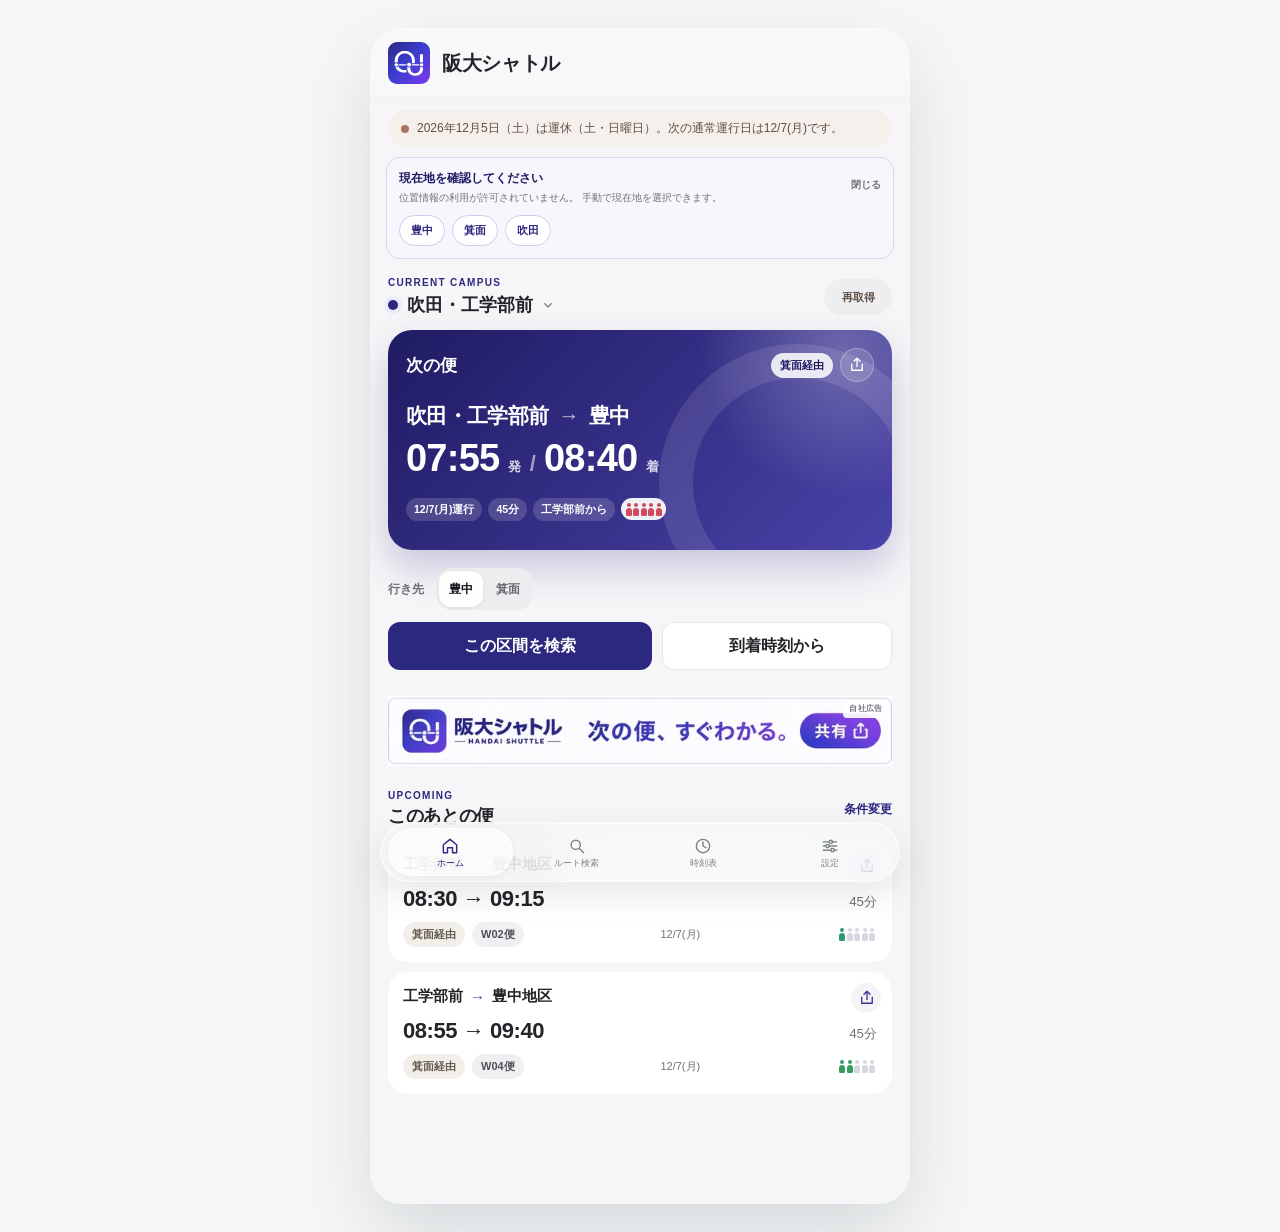
==== commit 95538fa6: "fix: refresh shared card assets on preview" ====
--- a/index.html
+++ b/index.html
@@ -29,11 +29,8 @@
   <link rel="icon" href="./assets/brand/app-icon.svg" type="image/svg+xml">
   <link rel="apple-touch-icon" href="./assets/brand/app-icon.svg">
   <link rel="stylesheet" href="./style.css">
-  <link rel="stylesheet" href="./ui-v2.css">
-  <link rel="stylesheet" href="./ui-v4.css" data-ui-v4>
   <link rel="stylesheet" href="./ads.css" data-ads-ui>
-  <link rel="stylesheet" href="./src/ui-system.css" data-ui-system>
-  <link rel="stylesheet" href="./ui-v3.css" data-ui-v3>
+  <link rel="stylesheet" href="./src/ui-system.css?v=share-card-20260813" data-ui-system>
 </head>
 <body class="app-booting ui-system">
   <div class="app-boot" id="app-boot" role="status" aria-live="polite" aria-label="阪大シャトルを起動しています">
@@ -144,6 +141,6 @@
     </form>
   </dialog>
   <script type="module" src="./src/app.mjs"></script>
-  <script type="module" src="./src/enhancements.mjs"></script>
+  <script type="module" src="./src/enhancements.mjs?v=share-card-20260813"></script>
 </body>
 </html>
--- a/src/ui-system.css
+++ b/src/ui-system.css
@@ -1,3 +1,191 @@
+/* Handai Shuttle presentation system.
+
+   Presentation is centralized here so a visual change has one clear owner.
+   Sections are ordered to preserve the established computed cascade while
+   keeping historical filenames out of the runtime presentation graph. */
+
+/* ---------- Migrated presentation foundations ---------- */
+
+:root {
+  --ou-950:#1f1b63; --ou-900:#2d287f; --ou-800:#393393; --ou-700:#4a43a8;
+  --ou-200:#d9d7f2; --ou-100:#ecebfa; --ou-50:#f6f5fc;
+  --green-950:var(--ou-950); --green-900:var(--ou-900); --green-800:var(--ou-900); --green-700:var(--ou-700);
+  --green-100:var(--ou-100); --green-50:var(--ou-50);
+  --ink:#171727; --muted:#69697a; --line:#e1e1ea; --canvas:#f4f4f8;
+  --shadow:0 12px 34px rgba(45,40,127,.09);
+}
+html{background:var(--canvas)}
+body{background:radial-gradient(circle at 50% -10%,rgba(45,40,127,.10),transparent 32rem),var(--canvas)}
+.brand-mark{background:linear-gradient(145deg,var(--ou-700),var(--ou-950));box-shadow:0 8px 18px rgba(45,40,127,.22)}
+.eyebrow,.section-kicker{color:var(--ou-900)}
+.icon-button{color:var(--ou-900)}
+.service-banner{background:#edf8f3;color:#176245;border-color:#d3ede2}
+.service-banner.is-closed{background:#fff6df;color:#755017;border-color:#f1dfb8}
+.view{padding:18px 16px 28px}
+.location-head{margin-bottom:13px}
+.location-copy{min-width:0}
+.location-button{color:var(--ink)!important;-webkit-text-fill-color:var(--ink);-webkit-appearance:none;appearance:none;max-width:100%}
+#home-origin-label{white-space:nowrap;overflow:hidden;text-overflow:ellipsis;max-width:250px}
+.location-dot{background:var(--ou-900);box-shadow:0 0 0 4px var(--ou-100)}
+.next-card{padding:18px;min-height:220px;background:radial-gradient(circle at 90% 10%,rgba(255,255,255,.25),transparent 29%),linear-gradient(135deg,var(--ou-950),var(--ou-700));box-shadow:0 18px 38px rgba(45,40,127,.23)}
+.next-route{margin-top:20px;font-size:21px}.next-times{font-size:clamp(31px,9.2vw,38px);white-space:nowrap}.next-meta{margin-top:18px}
+.remaining-summary{position:relative;z-index:1;margin-top:12px;padding-top:11px;border-top:1px solid rgba(255,255,255,.18);font-size:11px;font-weight:800;display:flex;align-items:center;gap:7px}.remaining-summary strong{font-size:13px}
+.pill-soft{background:var(--ou-50);color:var(--ou-900)}.pill-last{background:#fff0ee;color:#9b3029}.pill-warning{background:#fff6df;color:#8a5b11}
+.chip.is-active{border-color:var(--ou-900);background:var(--ou-900)}
+.primary-button{background:linear-gradient(135deg,var(--ou-900),var(--ou-950));box-shadow:0 8px 18px rgba(45,40,127,.18)}
+.secondary-button,.text-button{color:var(--ou-900)}
+.journey-card{box-shadow:0 6px 17px rgba(45,40,127,.045)}.journey-card.is-highlighted{border-color:#bbb7e5;box-shadow:0 9px 22px rgba(45,40,127,.10)}.journey-card.is-last{border-color:#e6b8b3;background:linear-gradient(180deg,#fff,#fff9f8)}
+.journey-route .arrow{color:var(--ou-700)}
+.page-heading{margin:0 0 16px}.compact-heading h2{margin:4px 0 3px;font-size:27px}.compact-heading p:last-child{font-size:12px}
+.search-panel-compact{padding:12px;border-radius:21px}
+.route-editor{position:relative;display:grid;gap:7px}
+.route-line{min-height:58px;display:grid;grid-template-columns:62px minmax(70px,.72fr) minmax(0,1.28fr);align-items:center;gap:8px;border-radius:15px;background:#f4f4f7;padding:6px 46px 6px 6px}
+.route-line:has(.inline-stop.is-hidden){grid-template-columns:62px minmax(0,1fr)}
+.route-role{height:46px;border-radius:12px;display:grid;place-items:center;color:#fff;font-weight:900;font-size:14px}.route-role.is-origin{background:var(--ou-900)}.route-role.is-destination{background:var(--ou-700)}
+.route-campus-select,.inline-stop select{width:100%;min-width:0;border:0;background:transparent;color:var(--ink);font-weight:900;white-space:nowrap;overflow:hidden;text-overflow:ellipsis}.route-campus-select{font-size:17px}.inline-stop{min-width:0;padding-left:8px;border-left:1px solid #d7d7e0}.inline-stop select{font-size:13px;font-weight:800}
+.swap-button{position:absolute;right:11px;top:50%;transform:translateY(-50%);z-index:2;width:34px;height:34px;border-color:#dad9e7;color:var(--ou-900);box-shadow:0 4px 12px rgba(45,40,127,.10)}
+.search-mode{margin-top:10px}.segmented{border-radius:13px;padding:3px;gap:3px;background:#f5f5f8}.segmented button{min-height:36px}.segmented button.is-active{color:var(--ou-950);box-shadow:0 3px 10px rgba(45,40,127,.08)}
+.date-time-row{grid-template-columns:minmax(0,1.18fr) minmax(0,.82fr);gap:8px;margin-top:9px}.input-field{min-width:0}.input-field input,.input-field select,.dialog-stop-field select{width:100%;min-width:0;padding:9px 10px;min-height:43px;font-size:16px;line-height:1.2}.stable-inputs input[type=date],.stable-inputs input[type=time]{display:block;min-width:0;max-width:100%}.stable-inputs input::-webkit-date-and-time-value{text-align:left;min-height:1.2em}
+.search-options{margin-top:10px;border:1px solid var(--line);border-radius:13px;overflow:hidden;background:#fff}.search-options summary{min-height:44px;display:flex;align-items:center;justify-content:space-between;gap:10px;padding:0 12px;font-size:12px;font-weight:900;list-style:none;cursor:pointer}.search-options summary::-webkit-details-marker{display:none}.search-options summary::after{content:'⌄';color:var(--ou-900)}.search-options[open] summary::after{transform:rotate(180deg)}.summary-hint{color:var(--muted);font-size:10px;font-weight:700;margin-left:auto;white-space:nowrap;overflow:hidden;text-overflow:ellipsis}.search-options .option-list{margin:0;border-top:1px solid var(--line);padding:0 12px 8px;gap:0}.search-options .toggle-row{padding:10px 0}.search-submit{margin-top:10px;min-height:48px}
+.three-way{grid-template-columns:repeat(3,minmax(0,1fr))}.three-way button{font-size:10px;padding:0 4px}.timetable-direction{margin-bottom:13px}.timetable-card-head strong{color:var(--ou-900)}.minoh-card{border-color:#c9c6ea;background:var(--ou-50)}.stop-time.is-focus{background:var(--ou-200);color:var(--ou-950)}
+.bottom-nav button.is-active{color:var(--ou-900);background:var(--ou-50)}
+.campus-dialog{color:var(--ink);box-shadow:0 24px 80px rgba(31,27,99,.25)}.campus-dialog::backdrop{background:rgba(20,19,44,.42)}
+.campus-option{color:var(--ink)!important;-webkit-text-fill-color:var(--ink);-webkit-appearance:none;appearance:none;min-height:68px}.campus-option strong{color:var(--ink)!important;-webkit-text-fill-color:var(--ink)}.campus-option small{color:var(--muted)!important;-webkit-text-fill-color:var(--muted)}.campus-option.is-current{border-color:var(--ou-700);background:var(--ou-50)}
+.dialog-stop-field{display:grid;gap:6px;margin-top:10px;padding:12px;border-radius:14px;background:var(--ou-50)}.dialog-stop-field>span{color:var(--muted);font-size:10px;font-weight:900}.sr-only{position:absolute;width:1px;height:1px;padding:0;margin:-1px;overflow:hidden;clip:rect(0,0,0,0);white-space:nowrap;border:0}
+#default-suita-stop-wrap{margin-top:10px}
+@media(max-width:400px){.view{padding-left:14px;padding-right:14px}.route-line{grid-template-columns:58px minmax(64px,.68fr) minmax(0,1.32fr);gap:6px;padding-right:43px}.route-line:has(.inline-stop.is-hidden){grid-template-columns:58px minmax(0,1fr)}.route-role{font-size:13px}.route-campus-select{font-size:16px}.inline-stop select{font-size:12px}.date-time-row{grid-template-columns:minmax(0,1.12fr) minmax(0,.88fr);gap:6px}.input-field input{padding-left:8px;padding-right:8px;font-size:16px}}
+@media(max-width:350px){.route-line{grid-template-columns:54px minmax(58px,.62fr) minmax(0,1.38fr)}.inline-stop select{font-size:11px}.next-times{font-size:29px}.quick-actions{grid-template-columns:1fr}}
+
+/* iOS Safari: keep native date/time controls inside the allocated grid cells. */
+.date-time-row.stable-inputs{
+  grid-template-columns:minmax(0,1.28fr) minmax(0,.72fr);
+  gap:8px;
+}
+.date-time-row.stable-inputs>.input-field{
+  min-width:0;
+  overflow:hidden;
+}
+.date-time-row.stable-inputs input[type="date"],
+.date-time-row.stable-inputs input[type="time"]{
+  display:block;
+  box-sizing:border-box;
+  inline-size:100%;
+  width:100%;
+  min-inline-size:0;
+  min-width:0;
+  max-inline-size:100%;
+  max-width:100%;
+  margin:0;
+  overflow:hidden;
+  text-overflow:clip;
+  white-space:nowrap;
+}
+@supports (-webkit-touch-callout:none){
+  .date-time-row.stable-inputs input[type="date"],
+  .date-time-row.stable-inputs input[type="time"]{
+    -webkit-appearance:none;
+    appearance:none;
+  }
+  .date-time-row.stable-inputs input::-webkit-date-and-time-value{
+    display:block;
+    width:100%;
+    min-width:0;
+    text-align:left;
+    padding:0;
+  }
+}
+@media(max-width:400px){
+  .date-time-row.stable-inputs{
+    grid-template-columns:minmax(0,1.34fr) minmax(0,.66fr);
+    gap:6px;
+  }
+}
+
+/* ---------- Migrated timetable, sharing, and crowding components ---------- */
+
+.route-timetable-card[data-v4-compact="true"]{padding-block:0!important;min-height:0;overflow:hidden;cursor:pointer;touch-action:manipulation;-webkit-user-select:none;user-select:none;-webkit-tap-highlight-color:transparent}
+.route-timetable-card[data-v4-compact="true"]:active{transform:scale(.993)}
+.tt-compact-row{display:grid;align-items:center;gap:8px;min-height:48px;padding:7px 10px}
+.tt-compact-time{display:flex;align-items:baseline;gap:5px;white-space:nowrap;font-variant-numeric:tabular-nums;min-width:0}
+.tt-compact-time strong{font-size:17px;line-height:1;color:var(--ink)}
+.tt-compact-time span{font-size:11px;color:var(--muted)}
+.tt-compact-badges{min-width:0;display:flex;align-items:center;justify-content:flex-start;gap:5px;white-space:nowrap;overflow:hidden}
+.tt-compact-chevron{line-height:1;color:#aaa8bb;justify-self:end}
+
+/* Home next-card metadata stays on a single clean baseline. Route type is already shown above. */
+.next-card-actions{display:flex;align-items:center;gap:7px;position:relative;z-index:2}
+.next-share-button,.journey-share-button,.tt-sheet-share{display:inline-grid;place-items:center;border:1px solid rgba(255,255,255,.28);background:rgba(255,255,255,.14);color:inherit;touch-action:manipulation;-webkit-tap-highlight-color:transparent}
+.next-share-button{width:34px;height:34px;border-radius:50%;color:#fff}
+.next-share-button svg,.journey-share-button svg,.tt-sheet-share svg{width:18px;height:18px;display:block}
+.next-share-button:disabled{opacity:.4}
+.next-meta.next-meta-v4{display:flex;align-items:center;flex-wrap:nowrap!important;gap:6px!important;overflow:hidden;white-space:nowrap;margin-top:18px}
+.next-meta.next-meta-v4>span:not(.crowding-icon){box-sizing:border-box;flex:0 1 auto;min-width:0;padding:6px 8px!important;font-size:10.5px;line-height:1;white-space:nowrap;overflow:hidden;text-overflow:ellipsis}
+.next-meta.next-meta-v4>span:nth-child(3):not(.crowding-icon){max-width:120px}
+
+/* Keep every compact metadata item on the same 22px visual baseline. */
+.tt-compact-badges .pill,.tt-next-mini,.tt-sheet-meta .pill,.tt-sheet-next{box-sizing:border-box;display:inline-flex;align-items:center;justify-content:center;height:22px;min-height:22px;line-height:1;margin:0;white-space:nowrap;flex:0 0 auto}
+.tt-compact-badges .pill{font-size:8px;padding:0 6px}
+
+/* Yahoo!-style compact crowding cue: only the number of coloured people is shown in normal UI. */
+.crowding-icon{--crowd-color:#2f8e72;box-sizing:border-box;display:inline-flex;align-items:center;justify-content:center;gap:1.5px;height:22px;min-height:22px;min-width:39px;padding:0 2px;line-height:1;vertical-align:middle;white-space:nowrap;flex:0 0 auto}
+.crowding-person{position:relative;display:inline-block;width:6px;height:15px;color:#d7d8df;flex:0 0 6px}
+.crowding-person::before{content:"";position:absolute;top:1px;left:1px;width:4px;height:4px;border-radius:50%;background:currentColor}
+.crowding-person::after{content:"";position:absolute;left:0;bottom:1px;width:6px;height:8px;border-radius:3px 3px 1.5px 1.5px;background:currentColor}
+.crowding-person.is-active{color:var(--crowd-color)}
+.crowding-lv1{--crowd-color:#2c9a78}.crowding-lv2{--crowd-color:#3c9b62}.crowding-lv3{--crowd-color:#c99524}.crowding-lv4{--crowd-color:#df762d}.crowding-lv5{--crowd-color:#d24b5d}
+/* style.css applies .next-meta span to every nested span, so reset that legacy rule for the icon. */
+.next-meta .crowding-icon{margin-left:0;padding:0 4px!important;border-radius:999px!important;background:rgba(255,255,255,.92)!important;-webkit-backdrop-filter:none!important;backdrop-filter:none!important;flex:0 0 45px!important}
+.next-meta .crowding-person{padding:0!important;border-radius:0!important;background:transparent!important;-webkit-backdrop-filter:none!important;backdrop-filter:none!important}
+.journey-details .crowding-icon{margin-left:auto}
+.crowding-round-row{display:flex;align-items:center;margin-top:6px}
+
+/* Share affordance on result/upcoming cards. */
+.journey-card-shareable{position:relative}
+.journey-card-shareable .journey-route{padding-right:34px}
+.journey-share-button{position:absolute;top:11px;right:11px;width:30px;height:30px;border-radius:50%;color:var(--ou-800)}
+
+.tt-detail-sheet{box-sizing:border-box;width:min(100%,720px);max-width:720px;max-height:min(78dvh,680px);margin:auto auto 0;border:0;padding:0;background:#fff;color:var(--ink);box-shadow:0 -18px 50px rgba(24,21,72,.20);overflow:hidden}
+.tt-detail-sheet::backdrop{background:rgba(18,17,37,.36);-webkit-backdrop-filter:blur(2px);backdrop-filter:blur(2px)}
+.tt-sheet-shell{padding:8px 18px calc(20px + env(safe-area-inset-bottom));overflow:auto;max-height:min(78dvh,680px)}
+.tt-sheet-handle{width:38px;height:4px;border-radius:999px;background:#d7d6df;margin:2px auto 11px}
+.tt-sheet-head{display:grid;grid-template-columns:minmax(0,1fr) auto;gap:12px;align-items:start}
+.tt-sheet-title-wrap{min-width:0}.tt-sheet-kicker{display:block;color:var(--ou-900);font-size:9px;font-weight:900;letter-spacing:.12em}.tt-sheet-title-wrap h3{margin:3px 0 3px;font-size:25px;font-variant-numeric:tabular-nums}.tt-sheet-title-wrap p{margin:0;color:var(--muted);font-size:10px;line-height:1.45;white-space:nowrap;overflow:hidden;text-overflow:ellipsis}
+.tt-sheet-head-actions{display:flex;align-items:center;gap:7px}
+.tt-sheet-close,.tt-sheet-share{width:40px;height:40px;border:1px solid var(--line);border-radius:50%;background:#fff;color:var(--ou-900);touch-action:manipulation}
+.tt-sheet-close{font-size:23px}.tt-sheet-share{display:grid}
+.tt-sheet-meta{display:flex;align-items:center;gap:6px;margin:13px 0 5px;flex-wrap:wrap}.tt-sheet-meta .pill{font-size:9px;padding:0 8px}.tt-sheet-next{border-radius:999px;background:var(--ou-900);color:#fff;padding:0 8px;font-size:9px;font-weight:900}#tt-sheet-crowding{display:inline-flex;align-items:center;height:22px}
+.tt-sheet-crowding-reason{margin:0 0 8px;color:var(--muted);font-size:9px;line-height:1.5}
+
+/* One shared axis for the whole route: line and dots use the exact same x coordinate. */
+.tt-sheet-stops{--tt-axis-x:15px;position:relative;display:grid;padding:2px 0}
+.tt-sheet-stops::before{content:"";position:absolute;z-index:0;left:var(--tt-axis-x);top:25px;bottom:25px;width:2px;transform:translateX(-50%);border-radius:999px;background:#dcd9ef}
+.tt-sheet-stop{position:relative;z-index:1;display:grid;grid-template-columns:30px minmax(0,1fr) auto;align-items:center;gap:9px;min-height:50px;padding:0}
+.tt-sheet-dot{position:relative;z-index:2;box-sizing:border-box;width:14px;height:14px;justify-self:center;border:3px solid #fff;border-radius:50%;background:#aaa6d9;box-shadow:0 0 0 1.5px #c9c6e8}.tt-sheet-stop.is-origin .tt-sheet-dot,.tt-sheet-stop.is-destination .tt-sheet-dot{background:var(--ou-900);box-shadow:0 0 0 1.5px var(--ou-700)}
+.tt-sheet-stop-name{font-size:13px;font-weight:800;min-width:0}.tt-sheet-stop strong{font-size:15px;font-weight:900;font-variant-numeric:tabular-nums}
+
+.crowding-info-card p{margin:0 0 11px;color:var(--muted);font-size:11px;line-height:1.65}.crowding-legend{display:grid;grid-template-columns:repeat(2,minmax(0,1fr));gap:7px 10px}.crowding-legend-item{display:flex;align-items:center;gap:7px;min-width:0}.crowding-legend-item > span:last-child{font-size:10px;font-weight:800;color:var(--muted);white-space:nowrap}.crowding-legend-item .crowding-icon{margin:0}
+
+/* Branded 4:5 share-card preview. The actual PNG is rendered on Canvas at 1080×1350. */
+.share-card-dialog { box-sizing: border-box; width: min(calc(100% - 18px), 540px); max-width: 540px; max-height: 94dvh; margin: auto auto 0; border: 0; padding: 0; background: #fff; color: var(--ink); box-shadow: 0 -22px 60px rgba(24,21,72,.18); overflow: hidden; }
+.share-card-dialog::backdrop { background: rgba(19,18,38,.46); -webkit-backdrop-filter: blur(3px); backdrop-filter: blur(3px); }
+.share-card-shell { padding: 14px 16px calc(18px + env(safe-area-inset-bottom)); overflow: auto; max-height: 94dvh; }
+.share-card-head { display: flex; align-items: center; justify-content: space-between; gap: 12px; margin-bottom: 12px; }
+.share-card-head span { display: block; color: var(--muted); font-size: 9px; font-weight: 900; letter-spacing: .1em; }
+.share-card-head h3 { margin: 2px 0 0; font-size: 18px; letter-spacing: -.02em; }
+.share-card-close { width: 36px; height: 36px; border-radius: 50%; border: 0; background: #f4f4f6; color: var(--ou-900); font-size: 21px; touch-action: manipulation; }
+.share-card-preview { display: grid; place-items: center; border-radius: 16px; padding: 6px; background: #f4f4f6; border: 0; overflow: hidden; }
+.share-card-preview img { display: block; width: 100%; max-height: 55dvh; aspect-ratio: 4 / 5; object-fit: contain; border-radius: 12px; box-shadow: 0 6px 18px rgba(31,27,88,.10); }
+.share-card-copy { margin: 9px 2px; color: var(--muted); font-size: 10px; line-height: 1.5; }
+.share-card-actions { display: grid; grid-template-columns: 1fr 1fr; gap: 8px; }
+.share-card-actions button { min-height: 44px; border-radius: 12px; font-weight: 900; font-size: 12px; touch-action: manipulation; }
+.share-card-primary { border: 0; color: #fff; }
+.share-card-secondary { border: 1px solid var(--line); background: #fff; color: var(--ou-900); }
+.share-card-status { min-height: 16px; margin: 7px 2px 0; color: var(--muted); font-size: 9px; text-align: center; }
+
+@media(max-width:380px){.tt-compact-row{padding-left:9px;padding-right:9px}.tt-compact-time{gap:4px}.tt-compact-time strong{font-size:16px}.tt-compact-badges .pill{font-size:7px;padding-left:5px;padding-right:5px}.crowding-icon{min-width:36px;gap:1px}.crowding-person{width:5.5px;flex-basis:5.5px}.crowding-person::after{width:5.5px}.next-meta.next-meta-v4{gap:4px!important}.next-meta.next-meta-v4>span:not(.crowding-icon){font-size:9.5px;padding-left:6px!important;padding-right:6px!important}.next-meta.next-meta-v4>span:nth-child(3):not(.crowding-icon){max-width:98px}.next-meta .crowding-icon{flex-basis:40px!important;min-width:40px}.tt-sheet-shell{padding-left:16px;padding-right:16px}.crowding-legend{grid-template-columns:1fr}.share-card-dialog{width:100%}.share-card-shell{padding-left:13px;padding-right:13px}}
+
+/* ---------- Current semantic presentation ---------- */
+
 /* Handai Shuttle structural compatibility layer.
    These active structural rules are intentionally declared before the final semantic
    presentation below so existing computed values and cascade order remain unchanged. */
@@ -1371,3 +1559,135 @@
     transition: none !important;
   }
 }
+
+/* ---------- Migrated enhanced controls and feedback ---------- */
+
+.location-assist {
+  margin: 10px 16px 0;
+  padding: 12px;
+  border: 1px solid #d7d5ef;
+  border-radius: 14px;
+  background: #f7f6fd;
+  display: grid;
+  gap: 10px;
+}
+.location-assist-head {
+  display: flex;
+  align-items: flex-start;
+  justify-content: space-between;
+  gap: 12px;
+}
+.location-assist-copy { display: grid; gap: 3px; }
+.location-assist-copy strong { font-size: 12px; color: var(--ou-950); }
+.location-assist-copy span { font-size: 10px; line-height: 1.5; color: var(--muted); }
+.location-assist-dismiss {
+  flex: 0 0 auto;
+  min-height: 30px;
+  padding: 4px 0;
+  border: 0;
+  background: transparent;
+  color: var(--muted);
+  font-size: 10px;
+  font-weight: 800;
+}
+.location-assist-actions { display: flex; gap: 7px; flex-wrap: wrap; }
+.location-assist-actions button {
+  border: 1px solid #cfcced;
+  background: #fff;
+  color: var(--ou-900);
+  border-radius: 999px;
+  padding: 7px 11px;
+  font-size: 11px;
+  font-weight: 800;
+}
+.stay-custom-input {
+  margin-top: 7px;
+  width: 100%;
+  min-height: 42px;
+  border: 1px solid var(--line);
+  border-radius: 11px;
+  padding: 8px 10px;
+  font-size: 16px;
+  color: var(--ink);
+  background: #fff;
+}
+.result-stepper {
+  display: grid;
+  grid-template-columns: auto 1fr auto;
+  align-items: center;
+  gap: 8px;
+  margin: 0 0 10px;
+}
+.result-stepper button {
+  min-height: 44px;
+  border: 1px solid #d7d5ea;
+  background: #fff;
+  color: var(--ou-900);
+  border-radius: 11px;
+  padding: 0 11px;
+  font-size: 12px;
+  font-weight: 900;
+}
+.result-stepper span { text-align: center; color: var(--muted); font-size: 10px; font-weight: 700; }
+.search-guidance { margin-bottom: 8px; }
+.tt-destination-row { display: flex; align-items: center; gap: 8px; }
+.tt-destination-row > span { color: var(--muted); font-size: 10px; font-weight: 800; flex: 0 0 auto; }
+.tt-suita-stop { display: grid; grid-template-columns: auto minmax(0,1fr); align-items: center; gap: 8px; }
+.tt-suita-stop span { font-size: 10px; font-weight: 800; color: var(--muted); }
+.tt-suita-stop select {
+  min-width: 0;
+  width: 100%;
+  border: 1px solid var(--line);
+  border-radius: 10px;
+  background: #fff;
+  color: var(--ink);
+  padding: 8px 10px;
+  font-size: 13px;
+  font-weight: 800;
+}
+.tt-current-status { min-height: 16px; color: var(--muted); font-size: 10px; line-height: 1.45; }
+.feedback-card p { margin: 0 0 10px; color: var(--muted); font-size: 11px; line-height: 1.6; }
+.feedback-link {
+  display: block;
+  text-decoration: none;
+  border-radius: 12px;
+  padding: 12px;
+  background: var(--ou-50);
+  color: var(--ou-900);
+  font-size: 12px;
+  font-weight: 900;
+}
+.feedback-link:active { transform: translateY(1px); }
+
+/* Timetable selector stays operable after automatic scrolling to the next bus. */
+#timetable-route-controls{
+  display:grid;
+  gap:9px;
+  padding:0 16px 10px;
+  -webkit-backdrop-filter:blur(16px);
+  backdrop-filter:blur(16px);
+  border-bottom:1px solid rgba(225,225,234,.92);
+}
+#timetable-route-controls .tt-current-status{margin-bottom:-2px}
+
+/* iOS Safari: preserve pinch zoom globally but disable double-tap zoom on repeated controls. */
+.app-shell button,
+.app-shell a,
+#timetable-route-controls select{
+  touch-action:manipulation;
+}
+.result-stepper button,
+#timetable-route-controls button{
+  -webkit-user-select:none;
+  user-select:none;
+  -webkit-touch-callout:none;
+  -webkit-tap-highlight-color:transparent;
+}
+.result-stepper button:active{transform:scale(.985)}
+
+@media(max-width:380px){
+  .location-assist{margin-left:14px;margin-right:14px}
+  .result-stepper{gap:6px}
+  .result-stepper button{padding:0 9px}
+  #timetable-route-controls{padding-left:14px;padding-right:14px}
+}
